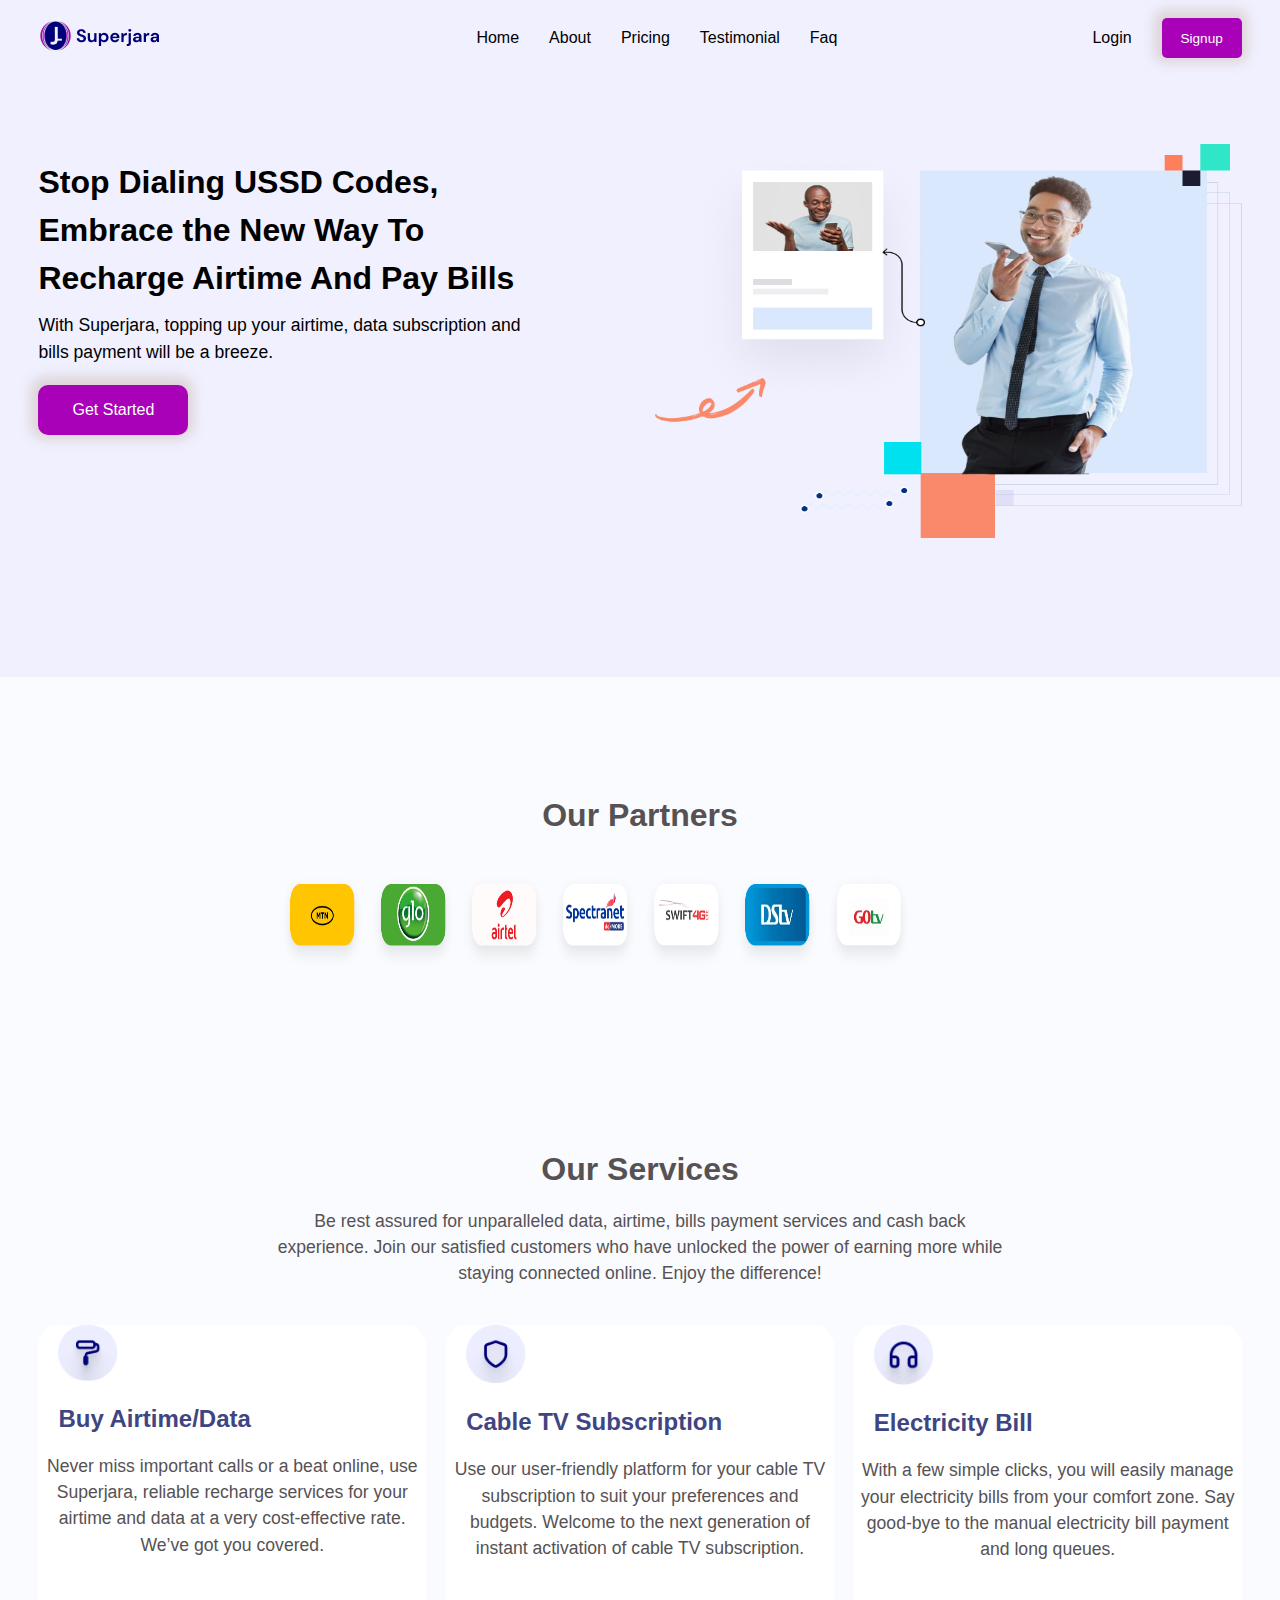
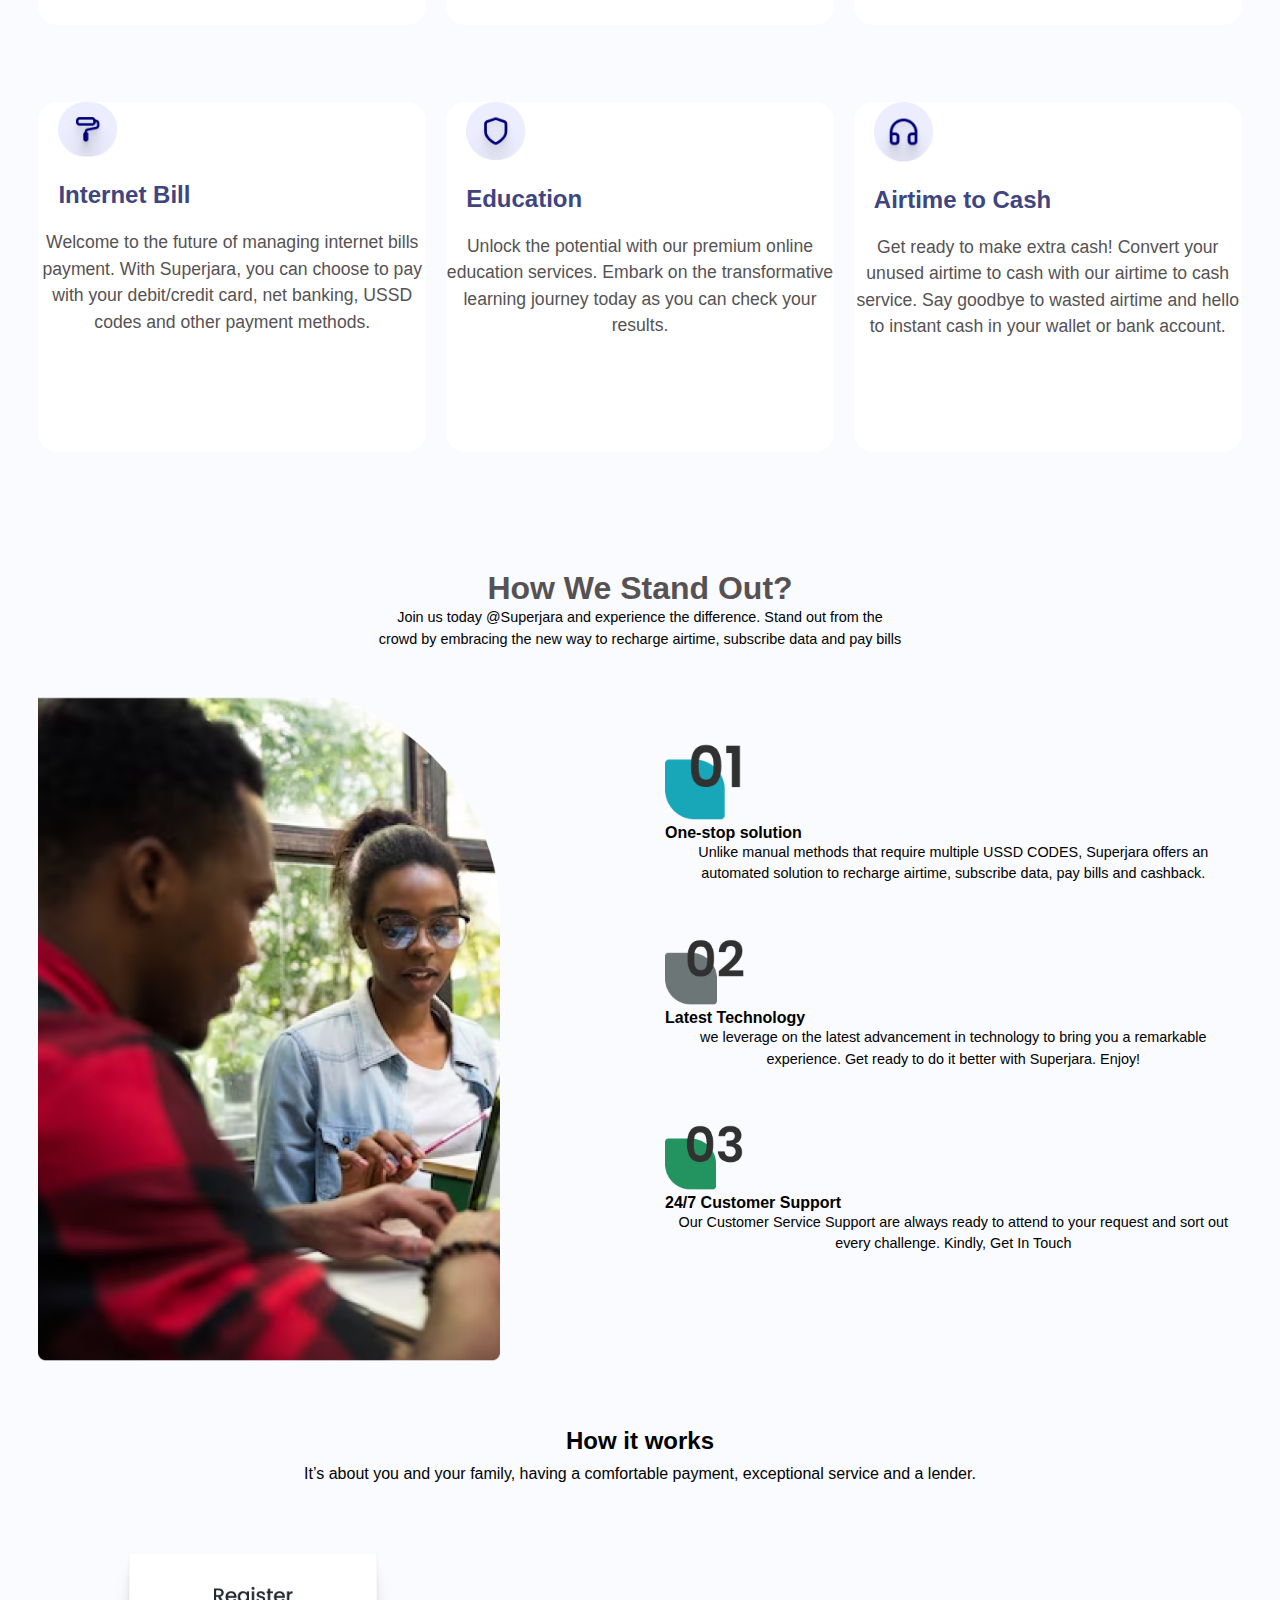
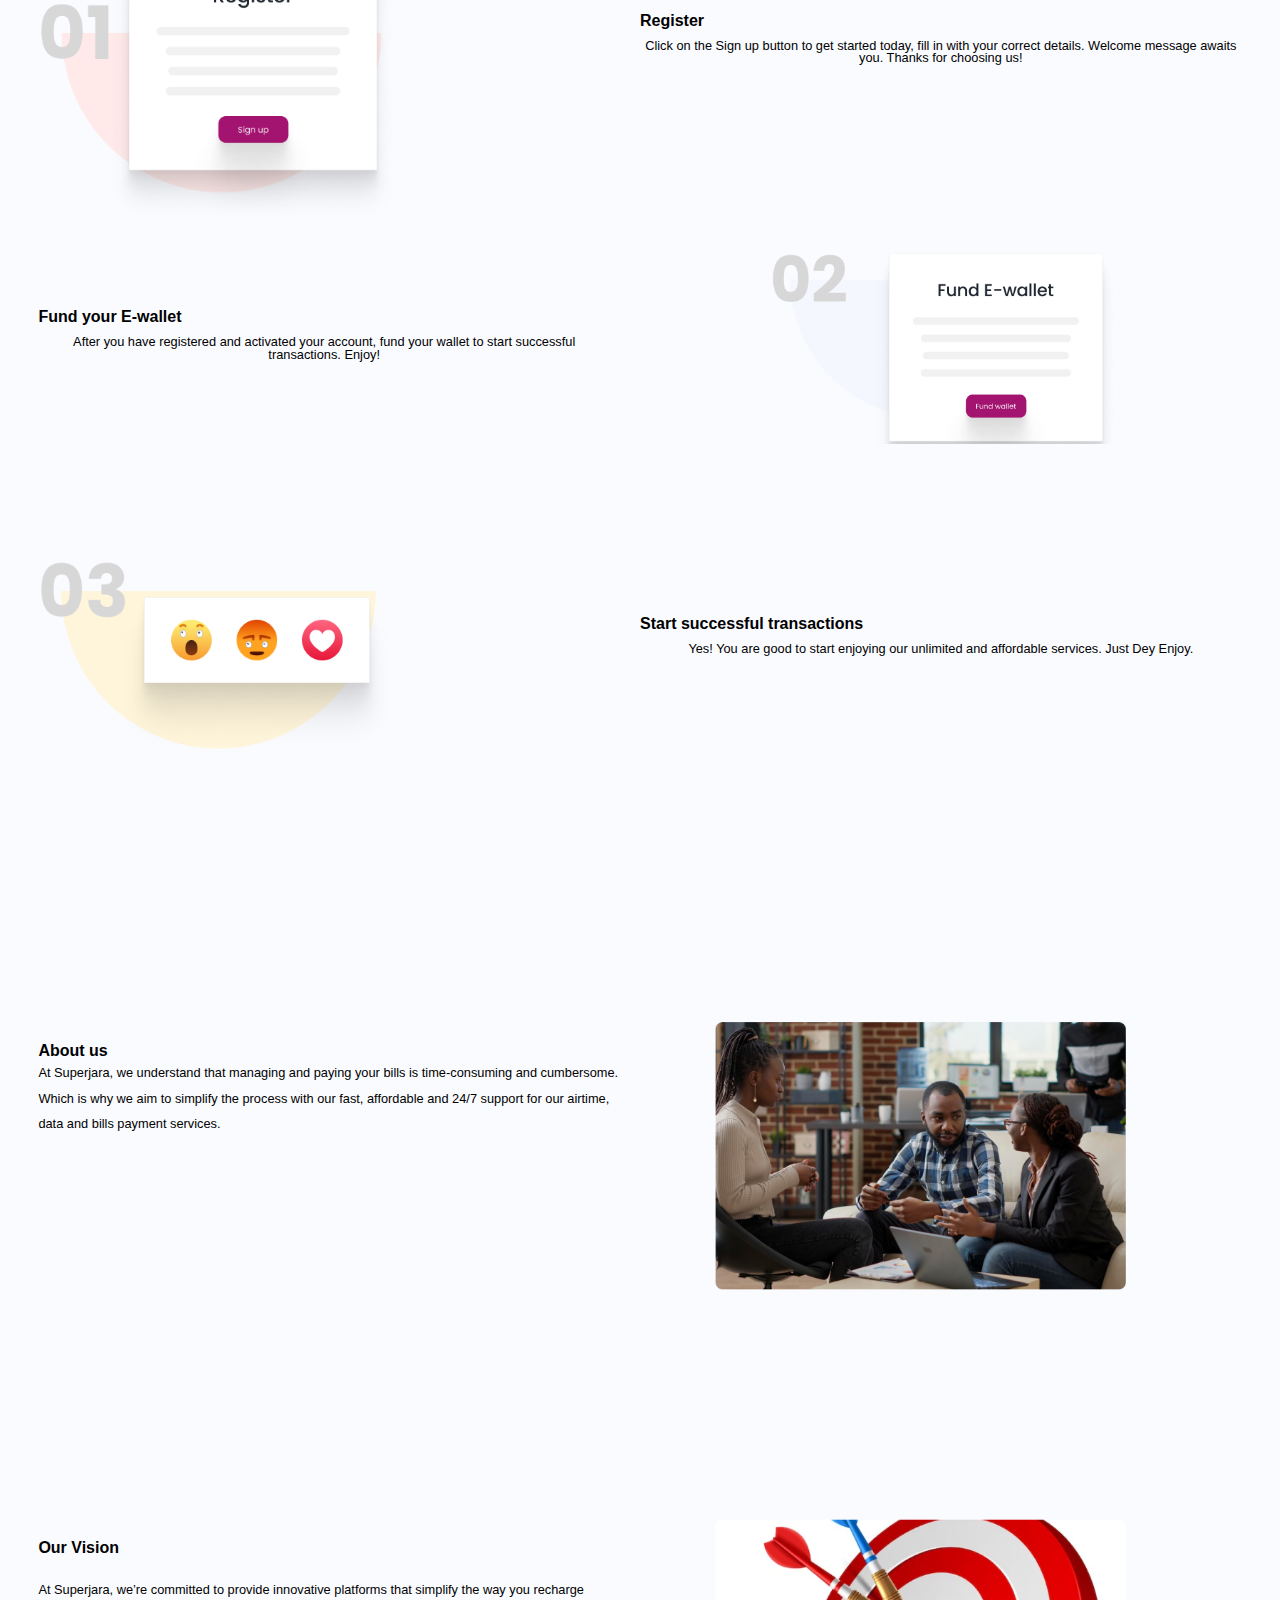
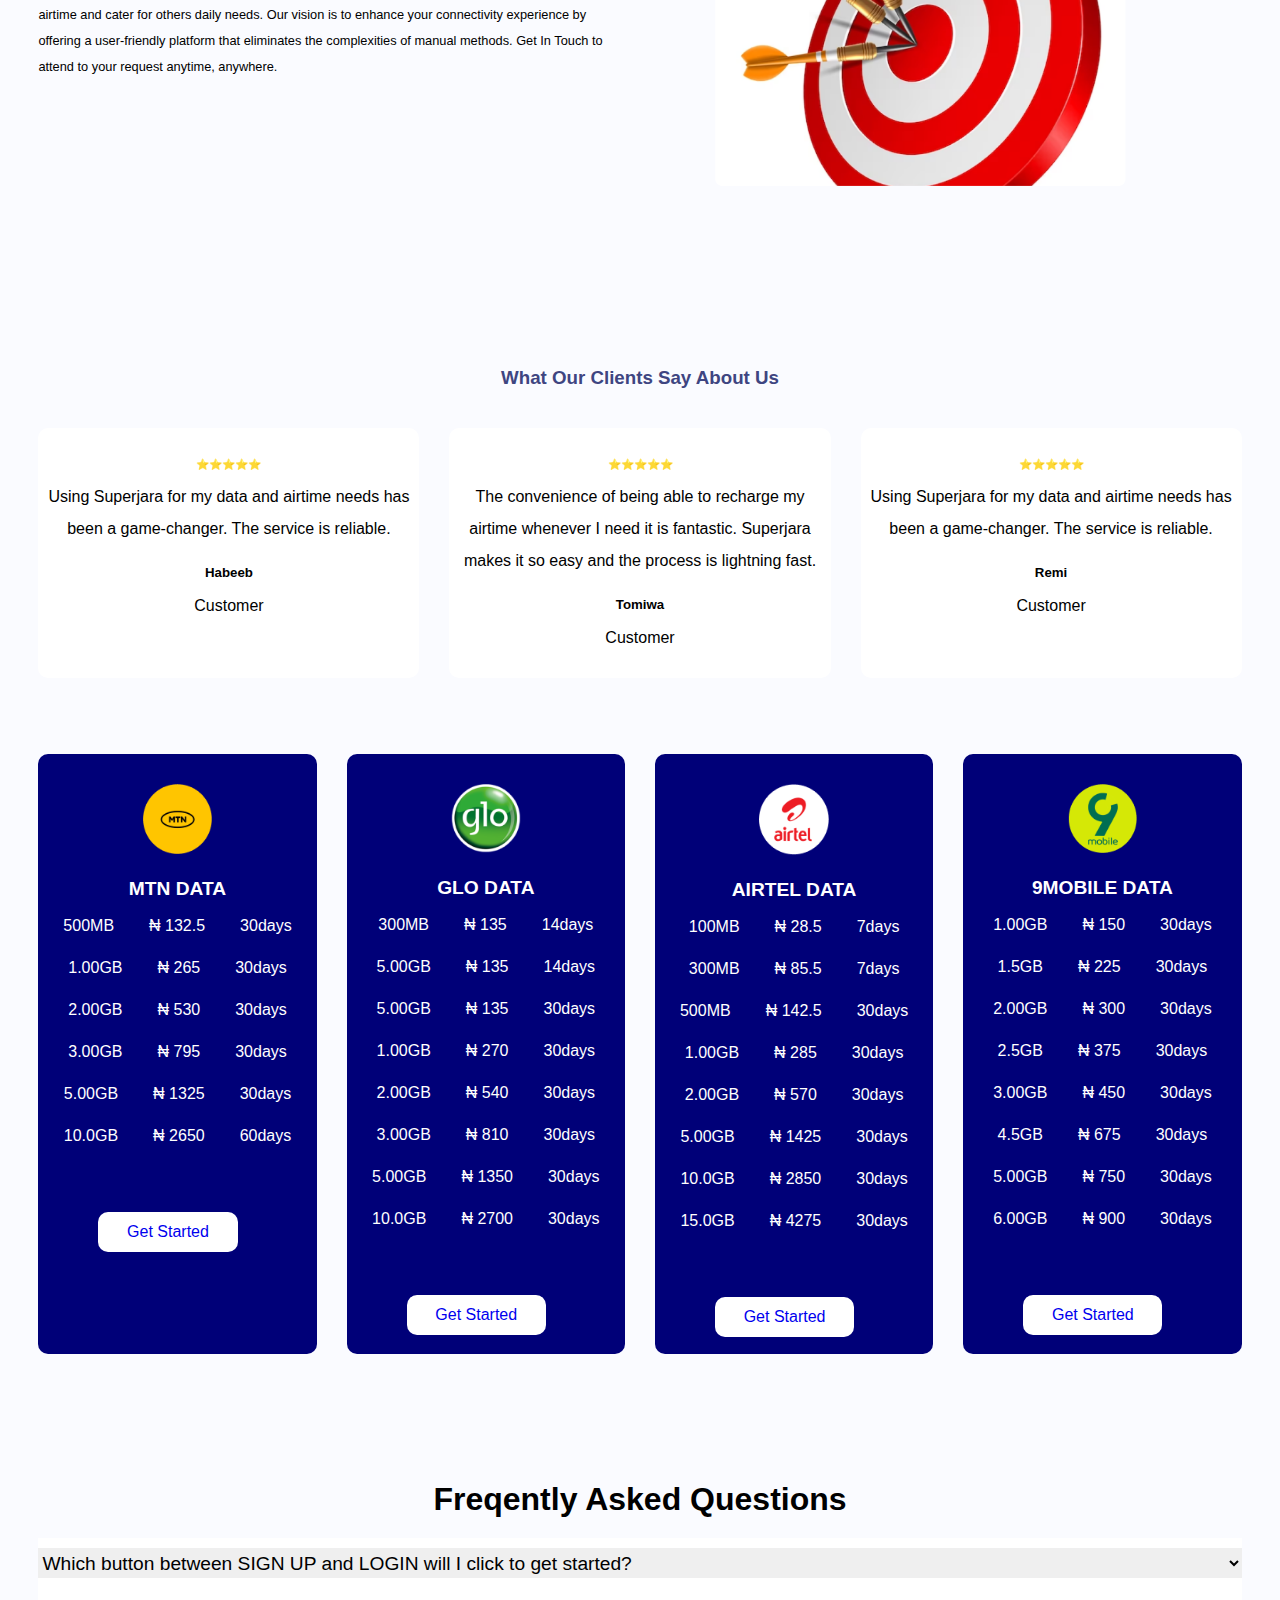
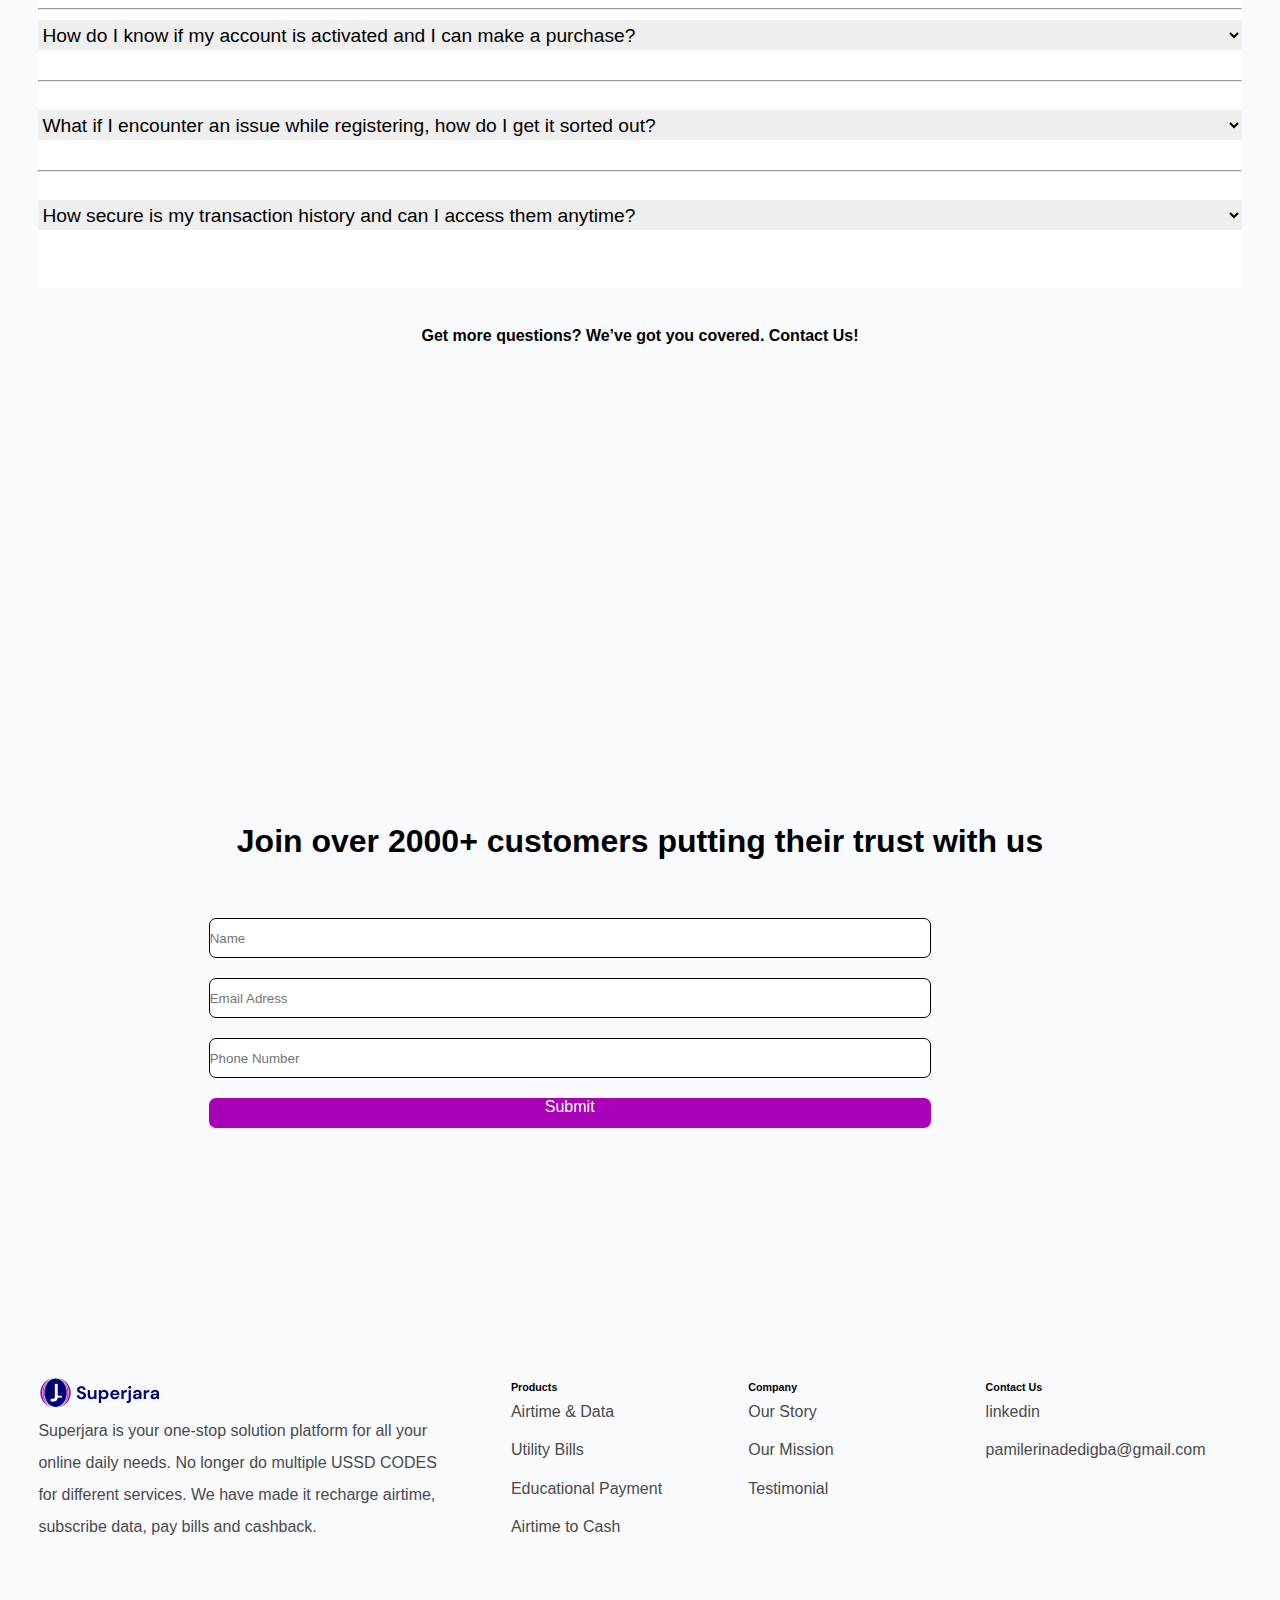
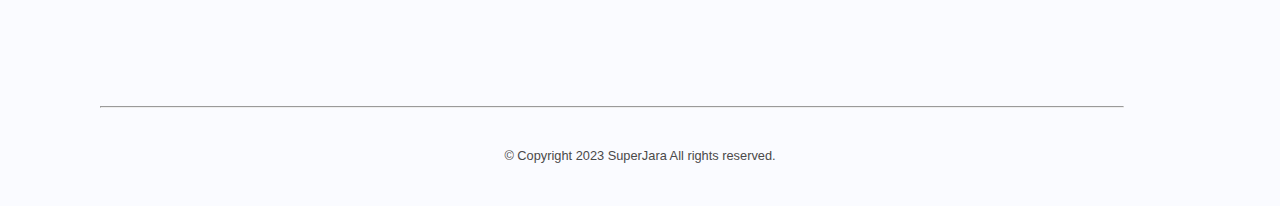
==== index.html @ cc93a20b "first commit" ====
<!DOCTYPE html>
<html lang="en">
  <head>
    <meta charset="UTF-8" />
    <meta name="viewport" content="width=device-width, initial-scale=1.0" />
    <link rel="stylesheet" href="fontawesome-free-6.4.2-web/css/all.css" />
    <link
      href="https://fonts.googleapis.com/css?family=Poppins"
      rel="stylesheet"
    />
    <link
      href="https://fonts.googleapis.com/css?family=Montserrat"
      rel="stylesheet"
    />
    <link
      href="https://cdn.jsdelivr.net/npm/aos@2.3.4/dist/aos.css"
      rel="stylesheet"
    />
    <link
      rel="stylesheet"
      href="https://fonts.googleapis.com/css2?family=Courgette&display=swap"
    />
    <link
      rel="stylesheet"
      href="https://cdnjs.cloudflare.com/ajax/libs/font-awesome/6.5.2/css/all.min.css"
    />
    <link rel="stylesheet" href="style.css" />
    <title>superjara</title>
  </head>
  <body>
    <main>
      <!-- header section  -->
      <header>
        <div class="logo"><img src="logo.png" alt="img header" /></div>
        <nav id="navLink">
          <a href="#home">Home</a>
          <a href="#about">About</a>
          <a href="#pricing">Pricing</a>
          <a href="#testimonial">Testimonial</a>
          <a href="#faq">Faq</a>
        </nav>
        <div id="con">
          <div class="log">
            <a href="login.html" target="_blank">Login</a>
          </div>
          <div class="btn">
            <button><a href="signup.html" target="_blank">Signup</a></button>
          </div>
        </div>

        <div class="menu" id="Menu">
          <div class="bar"></div>
          <div class="bar"></div>
          <div class="bar"></div>
        </div>
      </header>
      <!-- home section  -->
      <section id="home">
        <div class="home-container">
          <div class="home-item">
            <h1>
              Stop Dialing USSD Codes, <br />
              Embrace the New Way To <br />
              Recharge Airtime And Pay Bills
            </h1>
            <p>
              With Superjara, topping up your airtime, data subscription and
              <br />
              bills payment will be a breeze.
            </p>
            <div class="bn">
              <button><a href="#">Get Started</a></button>
            </div>
          </div>
          <div class="home-item">
            <img src="hero.png" alt="home img" />
          </div>
        </div>
      </section>
      <!-- partner section  -->
      <section class="part">
        <h2>Our Partners</h2>
        <div class="part-cont">
          <div class="part-item">
            <img src="mtn.png" alt="img" />
            <img src="glo.png" alt="img" />
            <img src="airtel.png" alt="img" />
            <img src="spect.png" alt="img" />
            <img src="swift.png" alt="img" />
            <img src="dstv.png" alt="img" />
            <img src="gotv.png" alt="img" />
          </div>
        </div>
      </section>
      <!-- service section  -->
      <section id="serv">
        <h1>Our Services</h1>
        <p>
          Be rest assured for unparalleled data, airtime, bills payment services
          and cash back <br />
          experience. Join our satisfied customers who have unlocked the power
          of earning more while <br />
          staying connected online. Enjoy the difference!
        </p>
        <div class="serv-cont">
          <div class="serv-item">
            <img src="discount.png" alt="" />
            <h3>Buy Airtime/Data</h3>
            <p>
              Never miss important calls or a beat online, use Superjara,
              reliable recharge services for your airtime and data at a very
              cost-effective rate. We’ve got you covered.
            </p>
          </div>
          <div class="serv-item">
            <img src="security.png" alt="" />
            <h3>Cable TV Subscription</h3>
            <p>
              Use our user-friendly platform for your cable TV subscription to
              suit your preferences and budgets. Welcome to the next generation
              of instant activation of cable TV subscription.
            </p>
          </div>
          <div class="serv-item">
            <img src="admin.png" alt="" />
            <h3>Electricity Bill</h3>
            <p>
              With a few simple clicks, you will easily manage your electricity
              bills from your comfort zone. Say good-bye to the manual
              electricity bill payment and long queues.
            </p>
          </div>
        </div>
        <div class="serv-con">
          <div class="serv-itemm">
            <img src="discount.png" alt="" />
            <h3>Internet Bill</h3>
            <p>
              Welcome to the future of managing internet bills payment. With
              Superjara, you can choose to pay with your debit/credit card, net
              banking, USSD codes and other payment methods.
            </p>
          </div>
          <div class="serv-itemm">
            <img src="security.png" alt="" />
            <h3>Education</h3>
            <p>
              Unlock the potential with our premium online education services.
              Embark on the transformative learning journey today as you can
              check your results.
            </p>
          </div>
          <div class="serv-itemm">
            <img src="admin.png" alt="" />
            <h3>Airtime to Cash</h3>
            <p>
              Get ready to make extra cash! Convert your unused airtime to cash
              with our airtime to cash service. Say goodbye to wasted airtime
              and hello to instant cash in your wallet or bank account.
            </p>
          </div>
        </div>
      </section>

      <!-- how section  -->
      <section class="how">
        <h1>How We Stand Out?</h1>
        <p>
          Join us today @Superjara and experience the difference. Stand out from
          the <br />
          crowd by embracing the new way to recharge airtime, subscribe data and
          pay bills
        </p>
        <div class="how-con">
          <div class="how-item">
            <img src="why.png" alt="" />
          </div>
          <div class="how-item">
            <img src="1.png" alt="" />
            <h4>One-stop solution</h4>
            <p>
              Unlike manual methods that require multiple USSD CODES, Superjara
              offers an automated solution to recharge airtime, subscribe data,
              pay bills and cashback.
            </p>
            <div class="how-itemm">
              <img src="2.png" alt="" />
              <h4>Latest Technology</h4>
              <p>
                we leverage on the latest advancement in technology to bring you
                a remarkable experience. Get ready to do it better with
                Superjara. Enjoy!
              </p>
            </div>
            <div class="how-itemm">
              <img src="3.png" alt="" />
              <h4>24/7 Customer Support</h4>
              <p>
                Our Customer Service Support are always ready to attend to your
                request and sort out every challenge. Kindly, Get In Touch
              </p>
            </div>
          </div>
        </div>
      </section>
      <!-- how it work section  -->
      <section class="howit">
        <h5>How it works</h5>
        <p>
          It’s about you and your family, having a comfortable payment,
          exceptional service and a lender.
        </p>
        <div class="howit-con">
          <div class="howit-item">
            <img src="register.png" alt="" />
          </div>
          <div class="howit-item">
            <h6>Register</h6>
            <p>
              Click on the Sign up button to get started today, fill in with
              your correct details. Welcome message awaits you. Thanks for
              choosing us!
            </p>
          </div>
        </div>
        <div class="howiit-con">
          <div class="howiit-item">
            <h6>Fund your E-wallet</h6>
            <p>
              After you have registered and activated your account, fund your
              wallet to start successful transactions. Enjoy!
            </p>
          </div>
          <div class="howiit-item">
            <img src="fund.png" alt="" />
          </div>
        </div>
        <div class="howitt-con">
          <div class="howitt-item">
            <img src="start.png" alt="" />
          </div>
          <div class="howitt-item">
            <h6>Start successful transactions</h6>
            <p>
              Yes! You are good to start enjoying our unlimited and affordable
              services. Just Dey Enjoy.
            </p>
          </div>
        </div>
      </section>
      <!-- about section  -->
      <section id="about">
        <div class="about-con">
          <div class="about-item">
            <h6>About us</h6>
            <p>
              At Superjara, we understand that managing and paying your bills is
              time-consuming and cumbersome. Which is why we aim to simplify the
              process with our fast, affordable and 24/7 support for our
              airtime, data and bills payment services.
            </p>
          </div>
          <div class="about-item">
            <img src="about.png" alt="abt img" />
          </div>
        </div>
      </section>
      <!-- vision section  -->
      <section id="vision">
        <div class="vision-con">
          <div class="vision-item">
            <h6>Our Vision</h6>
            <p>
              At Superjara, we’re committed to provide innovative platforms that
              simplify the way you recharge airtime and cater for others daily
              needs. Our vision is to enhance your connectivity experience by
              offering a user-friendly platform that eliminates the complexities
              of manual methods. Get In Touch to attend to your request anytime,
              anywhere.
            </p>
          </div>
          <div class="vision-item"><img src="vision.png" alt="img"/></div>
        </div>
      </section>
      <!-- client saying section  -->
      <section id="testimonial">
        <h3>What Our Clients Say About Us</h3>
        <div class="testimonial-con">
          <div class="testimonial-item">
            <h6>⭐⭐⭐⭐⭐</h6>
            <p>
              Using Superjara for my data and airtime needs has been a
              game-changer. The service is reliable.
            </p>
            <h5>Habeeb</h5>
            <p>Customer</p>
          </div>
          <div class="testimonial-item">
            <h6>⭐⭐⭐⭐⭐</h6>
            <p>
              The convenience of being able to recharge my airtime whenever I
              need it is fantastic. Superjara makes it so easy and the process
              is lightning fast.
            </p>
            <h5>Tomiwa</h5>
            <p>Customer</p>
          </div>
          <div class="testimonial-item">
            <h6>⭐⭐⭐⭐⭐</h6>
            <p>
              Using Superjara for my data and airtime needs has been a
              game-changer. The service is reliable.
            </p>
            <h5>Remi</h5>
            <p>Customer</p>
          </div>
        </div>
      </section>
      <!-- pricing section  -->
       <section id="pricing">
        <div class="pricing-con">
          <div class="pricing-item">
            <img src="mtn-data.png" alt="img">
            <h5>MTN DATA</h5>
            <ul>
              <li>500MB</li>
              <li> &#8358 132.5</li>
              <li>30days</li>
            </ul>
            <ul>
              <li>1.00GB</li>
              <li> &#8358 265</li>
              <li>30days</li>
            </ul>
            <ul>
              <li>2.00GB</li>
              <li>&#8358 530</li>
              <li>30days</li>
            </ul>
            <ul>
              <li>3.00GB</li>
              <li>&#8358 795</li>
              <li>30days</li>
            </ul>
            <ul>
              <li>5.00GB</li>
              <li>&#8358 1325</li>
              <li>30days</li>
            </ul>
            <ul>
              <li>10.0GB</li>
              <li>&#8358 2650</li>
              <li>60days</li>
            </ul>
            <div class="get">
              <a href="signup.html">Get Started</a>
            </div>
          </div>
          <div class="pricing-item">
            <img src="glo-data.png" alt="img">
            <h5>GLO DATA</h5>
            <ul>
              <li>300MB</li>
              <li>&#8358 135</li>
              <li>14days</li>
            </ul>
            <ul>
              <li>5.00GB</li>
              <li>&#8358 135</li>
              <li>14days</li>
            </ul>
            <ul>
              <li>5.00GB</li>
              <li>&#8358 135</li>
              <li>30days</li>
            </ul>
            <ul>
              <li>1.00GB</li>
              <li>&#8358 270</li>
              <li>30days</li>
            </ul>
            <ul>
              <li>2.00GB</li>
              <li>&#8358 540</li>
              <li>30days</li>
            </ul>
            <ul>
              <li>3.00GB</li>
              <li>&#8358 810</li>
              <li>30days</li>
            </ul>
            <ul>
              <li>5.00GB</li>
              <li>&#8358 1350</li>
              <li>30days</li>
            </ul>
            <ul>
              <li>10.0GB</li>
              <li>&#8358 2700</li>
              <li>30days</li>
            </ul>
            <div class="get">
              <a href="signup.html">Get Started</a>
            </div>
          </div>
          <div class="pricing-item">
            <img src="airtel-data.png" alt="img">
            <h5>AIRTEL DATA</h5>
            <ul>
              <li>100MB</li>
              <li>&#8358 28.5</li>
              <li>7days</li>
            </ul>
            <ul>
              <li>300MB</li>
              <li>&#8358 85.5</li>
              <li>7days</li>
            </ul>
            <ul>
              <li>500MB</li>
              <li>&#8358 142.5</li>
              <li>30days</li>
            </ul>
            <ul>
              <li>1.00GB</li>
              <li>&#8358 285</li>
              <li>30days</li>
            </ul>
            <ul>
              <li>2.00GB</li>
              <li>&#8358 570</li>
              <li>30days</li>
            </ul>
            <ul>
              <li>5.00GB</li>
              <li>&#8358 1425</li>
              <li>30days</li>
            </ul>
            <ul>
              <li>10.0GB</li>
              <li>&#8358 2850</li>
              <li>30days</li>
            </ul>
            <ul>
              <li>15.0GB</li>
              <li>&#8358 4275</li>
              <li>30days</li>
            </ul>
            <div class="get">
              <a href="signup.html">Get Started</a>
            </div>
          </div>
          <div class="pricing-item">
            <img src="mobile-data.png" alt="img">
            <h5>9MOBILE DATA</h5>
            <ul>
              <li>1.00GB</li>
              <li>&#8358 150</li>
              <li>30days</li>
            </ul>
            <ul>
              <li>1.5GB</li>
              <li>&#8358 225</li>
              <li>30days</li>
            </ul>
            <ul>
              <li>2.00GB</li>
              <li>&#8358 300</li>
              <li>30days</li>
            </ul>
            <ul>
              <li>2.5GB</li>
              <li>&#8358 375</li>
              <li>30days</li>
            </ul>
            <ul>
              <li>3.00GB</li>
              <li>&#8358 450</li>
              <li>30days</li>
            </ul>
            <ul>
              <li>4.5GB</li>
              <li>&#8358 675</li>
              <li>30days</li>
            </ul>
            <ul>
              <li>5.00GB</li>
              <li>&#8358 750</li>
              <li>30days</li>
            </ul>
            <ul>
              <li>6.00GB</li>
              <li>&#8358 900</li>
              <li>30days</li>
            </ul>
            <div class="get">
              <a href="signup.html">Get Started</a>
            </div>
          </div>
        </div>
       </section>
       <!-- faq section  -->
        <section id="faq">
          <div class="faq-con">
            <h3>Freqently Asked Questions</h3>
            <div class="faq-item">
              <select>
                <option style="display: none;">
                  <p> Which button between SIGN UP and LOGIN will I click to get started?</p>
                </option>
                <option style="display: block;">
                  <p> Kindly click on Sign up to GET STARTED and login button to access your dashboard after activating your account.</p>
                </option>
              </select>
              <hr>
              <select>
                <option style="display: none;">
                            How do I know if my account is activated and I can make a purchase?
                </option>
                <option style="display: block;">
                  Once you can access your dashboard, you have successfully registered. (Welcome On Board)
                </option>
              </select>
              <hr>
              <br>
              <select>
                <option style="display: none;">
                  What if I encounter an issue while registering, how do I get it sorted out?
                </option>
                <option style="display: block;">
                  Our Customer Care Support Team is 24/7 available to attend to you, kindly contact us.
                </option>
              </select>
              <hr>
              <br>
              <select>
               <option style="display: none;">
                How secure is my transaction history and can I access them anytime?
               </option>
               <option style="display: block;">
                Absolutely 100 percent secure! You can access your transaction history anytime, any day.
               </option>
              </select>
            </div>
          </div>
          <h4>Get more questions? We’ve got you covered. Contact Us!</h4>
        </section>
      <!-- join section  -->
       <section id="join">
        <h1>Join over 2000+ customers putting their trust with us</h1>
        <div class="join-con">
          <div class="join-item">
            <form>
              <input type="text" name="" id="" placeholder="Name"/>
              <input type="text" name="" id="" placeholder="Email Adress"/>
              <input type="text" name="" id="" placeholder="Phone Number"/>
            </form>
            <div class="btnn">
              <a href="">Submit</a>
            </div>
          </div>
        </div>
      </section>
    </main>
    <!-- footer section   -->
    <footer id="foot">
      <div class="foot-con">
        <div class="foot-item">
          <img src="logo.png" alt="img"/>
          <p>Superjara is your one-stop solution platform for all your online daily
            needs. No longer do multiple USSD  CODES for different services. We
            have made it recharge airtime, subscribe data, pay bills and cashback.</p>
        </div>
        <div class="foot-cont">
          <div class="foot-itemm">
            <h6>Products</h6>
            <a href="#serv">Airtime & Data</a>
            <br>
            <a href="#serv">Utility Bills</a>
            <br>
            <a href="#serv">Educational Payment</a>
            <br>
            <a href="#serv">Airtime to Cash</a>
          </div>
          <div class="foot-itemm">
            <h6>Company </h6>
            <a href="#about">Our Story</a>
            <br>
            <a href="#vision">Our Mission</a>
            <br>
            <a href="#testimonial">Testimonial</a>
          </div>
          <div class="foot-itemm">
            <h6>Contact Us</h6>
            <a href="http://www.linkedin.com/in/theadekanmi">linkedin</a>
            <br>
            <a href="gmail.com">pamilerinadedigba@gmail.com</a>
          </div>
        </div>
      </div>
      <hr> 
      <div class="copy">
        <p> © Copyright 2023 SuperJara All rights reserved.</p>
      </div>
    </footer>
    <script src="script.js"></script>
  </body>
</html>
---- style.css ----
@import url('https://fonts.googleapis.com/css2?family=Courgette&display=swap');
*{
    padding: 0;
    margin: 0;
    box-sizing: border-box;
    scroll-behavior: smooth;
    list-style: none;

}
body{
    font-family:  Roboto, sans-serif ;
    background-color: rgb(250,251,255);
}

/* heading atyling */
header{
    position: fixed;
    top: 0;
    z-index: 2;
    width: 100%;
    height: 50px;
    display: flex;
    justify-content: space-between;
    align-items: center;
   padding: 3%;
   background-color: rgb(240,240,254);
}
nav{
    transform: translateX(30px);
    display: flex;
    gap: 30px;
}
nav a{
    text-decoration: none;
    color: black;
    border: none;
}
#con{
    display: flex;
    align-items: center;
    gap: 30px;
}

.log a{
    text-decoration: none;
    color: black;
}
.log :hover{
    color: blue
}
.btn button{
    width: 80px;
    height: 40px;
   background-color: rgb(169,1,184);
   font-size: 0.85rem;
   border-radius: 5px;
   border: none;
   box-shadow: -1px -2px 11px 7px rgba(212,197,197,0.64);
   

}
.btn a{
    text-decoration: none;
    color: white;
    
}
.menu{
    display: none;
            gap: 3px;
            flex-direction: column;
}
.bar{
    height: 5px;
    width: 25px;
    background-color: black;
}

/* media querry for header  */
@media screen and (max-width:768px) {
    nav{
        position: absolute;
        top: 50px;
        right: 0;
        height: 45vh;
        background-color: blueviolet;
        display: flex;
        opacity: 0.9;
        flex-direction: column;
        width: 100%;
        transition: 1s ease-in-out;
        transform: translateX(-100%);
        justify-content: center;
       text-align: center;

    }
    nav a{
        color: white;
        font-size: 1.5rem;
    }
    
    .menu{
        display: flex;
        
    }
    
    nav.hidden{
        transform: translateX(0);
    }
}

#home{
    font-family:  Roboto, sans-serif ;
}
.home-container{
    width: 100%;
    padding: 3%;
    justify-content: center;
    display: flex;
    align-items: center;
    gap: 30px;
    background-color: rgb(240,240,254);
}
.home-item{
    width: 50%;
    height: 500px;
    margin-top:100px;
}
.home-item h1{
    margin-top: 20px;
    line-height: 1.5;
    font-size: 2rem;
}
.home-item p{
    margin-top: 10px;
    line-height: 1.5;
    font-size: 1.1rem;
}
.home-item img{
    width: 100%;
    height: 80%;
}
.bn button{
    margin-top: 20px;
    font-size: 1rem;
    width: 150px;
    background-color: rgb(169,1,184);   
    height: 50px;
    border-radius: 10px;
   border: none;
   box-shadow: -1px -2px 11px 7px rgba(212,197,197,0.64);
}
.bn a{
    text-decoration: none;
    color: rgb(255, 255, 255);
}
/* media querry */
@media screen and (max-width:1100px){
    .home-container{
        flex-direction: column;
    }
    .home-item{
        width: 80%;
    }
    .home-item img{
        margin-top: -90px;
    }
}
@media screen and (max-width:768px){
    .home-container{
        flex-direction: column;
    }
    .home-item{
        width: 100%;
    }
    .home-item h1{
        margin-top: 30px;
        font-size: 1.7rem;
    }
    .home-item img{
        margin-top: -100px;
    }
    .home-item p{
        margin-top: 30px;
        font-size: 1rem;
    }
}
/* partner styling  */
.part h2{
    color: rgb(86,82,84);
    text-align: center;
    margin-top: 120px;
    font-size: 2rem;
}
.part-cont{
    width: 100%;
    display: flex;
    justify-content: center;
    align-items: center;
    padding: 3%;
}

.part-item{
    width: 60%;
    height: 200px;
}
.part-item img{ 
    width: 12%;
    height: 100px;
}
/* media querry */
@media screen and (max-width:1100px){
    .part-cont{
        flex-direction: column;
    }
    .part-item{
        width: 90%;
        height: 400px;
    }
    .part-item img{
        width: 40%;
    }
}
@media screen and (max-width:768px){
    .part-cont{
        flex-direction: column;
    }
    .part-item{
        width: 90%;
        height: 400px;
    }
    .part-item img{
        width: 40%;
        
    }
}
/* services styling  */
#serv h1{
    margin-top: 40px;
    text-align: center;
    color: rgb(86,82,84);
    text-align: center;
    font-size: 2rem;
}
#serv p{
    margin-top: 20px;
    text-align: center;
    color: rgb(86,82,84);
    text-align: center;
    font-size: 1.1rem;
    line-height: 1.5;
}
.serv-cont{
    width: 100%;
    display: flex;
    justify-content: center;
    align-items: center;
    padding: 3%;
    gap: 20px;
}
.serv-item{
    border-radius: 20px;
    width: 35%;
    height: 300px;
    background-color: rgb(255,255,255)
}
.serv-item img{
    width: 60px;
    transform: translate(20px);
}
.serv-item h3{
    color: rgb(62,69,129);
    margin-top: 20px;
    font-size: 1.5rem;
    transform: translateX(20px);
}
.serv-item p{
    margin-top: 20px;
    line-height: 2;
    font-size: 0.90rem;
}

/* media querry */
@media screen and (max-width:1100px){
    .serv-cont{
        flex-direction: column;
    }
    .serv-item{
        width: 90%;
    }
    .serv-item h3{
        margin-top: 20px;
    }
}
@media screen and (max-width:768px){
    .serv-cont{
        flex-direction: column;
    }
    .serv-item{
        width: 90%;
        height: 400px;
        margin-top: 15px;
    }
}
.serv-con{
    width: 100%;
    display: flex;
    justify-content: center;
    align-items: center;
    padding: 3%;
    gap: 20px;
}
.serv-itemm{
    border-radius: 20px;
    width: 35%;
    height: 350px;
    background-color: rgb(255,255,255)
}
.serv-itemm img{
    width: 60px;
    transform: translate(20px);
}
.serv-itemm h3{
    color: rgb(62,69,129);
    margin-top: 20px;
    font-size: 1.5rem;
    transform: translateX(20px);
}
.serv-itemm p{
    margin-top: 20px;
    line-height: 2;
    font-size: 0.90rem;
}

/* media querry */
@media screen and (max-width:1100px){
    .serv-con{
        flex-direction: column;
    }
    .serv-itemm{
        width: 90%;
    }
    .serv-itemm h3{
        margin-top: 20px;
    }
}
@media screen and (max-width:768px){
    .serv-con{
        flex-direction: column;
    }
    .serv-itemm{
        width: 90%;
        height: 400px;
        margin-top: 15px;
    }
}

/* how styling */

.how h1{
    font-size: 2rem;
    margin-top: 80px;
    color: rgb(86,82,84);;
    text-align: center;
}
.how p{
    text-align: center;
    line-height: 1.5;
    font-size: 0.90rem;
}
.how-con{
    width: 100%;
    display: flex;
    justify-content: center;
    align-items: center;
    padding: 3%;
    gap: 50px;
}
.how-item{
    width: 50%;
    height: 650px;
}
.how-item img{
    width: 80%;
}
.how-item:last-child img{
width: 80px;
margin-top: 50px;
}

/* media querry  */
@media screen and (max-width:1100px){
    .how-con{
        flex-direction: column;
    }
    .how-item{
        width: 90%;
        height: fit-content;
        margin-top: 30px;
    }
}
@media screen and (max-width:768px){
    .how-con{
        flex-direction: column;
    }
    .how-item{
        width: 90%;
        height: fit-content;
    }
}

/* how it work styling */
.howit{
    margin-top: 50px;
}
.howit h5{
    text-align: center;
    font-size: 1.5rem;
}
.howit p{
    text-align: center;
    margin-top: 10px;
}
.howit-con{
    width: 100%;
    display: flex;
    justify-content: center;
    align-items: center;
    padding: 3%;
    /* gap: 50px; */
}
.howit-item{
    width: 50%;
    height: 300px;
    margin-top: 30px;
}
.howit-item img{
    width: 60%;
}
.howit-item h6 {
    margin-top: 60px;
    font-size: 1rem;
}
.howit-item p {

    line-height: 1;
    font-size: 0.80rem;
}
@media screen and (max-width:1100px) {
    
    .howit-con{
        flex-direction: column;
    }
    .howit-item{
        width: 90%;
        margin-top: 50px;
    }
    .howit-item h6{
        /* margin-top: -30px; */
    }
}
@media screen and (max-width:768px) {
    .howit-con{
        flex-direction: column;
    }
    .howit-item{
        width: 90%;
        margin-top: 50px;
        height: 200px;
    }
    .howit-item h6{
        margin-top: -25px;
    }
}

/* howiit styling */
.howiit-con{
    width: 100%;
    display: flex;
    justify-content: center;
    align-items: center;
    padding: 3%;
    gap: 60px;
   margin-top: -80px;
}
.howiit-item{
    width: 60%;
    height: 200px;
}
.howiit-item img{
    width: 60%;
    transform: translateX(100PX);
}
.howiit-item h6 {
    margin-top: 60px;
    font-size: 1rem;
}
.howiit-item p {
    line-height: 1;
    font-size: 0.80rem;
}
@media screen and (max-width:1100px) {
    .howiit-con{
        flex-direction: column;
        margin-top: -80px;
    }
    .howiit-item{
        width: 90%;
        /* margin-top: 50px; */
    }
    .howiit-item h6{
        margin-top: -60px;
    }
    .howiit-item img{
        margin-top: -100px;
    }
}
@media screen and (max-width:768px) {
    .howiit-con{
        flex-direction: column;
    }
    .howiit-item{
        width: 90%;
        margin-top: 50px;
        height: 100px;
    }
    .howiit-item h6{
        margin-top: -60px;
    }
    .howiit-item img{
        margin-top: -150px;
    }
}

/* howitt styling */
.howitt-con{
    width: 100%;
    display: flex;
    justify-content: center;
    align-items: center;
    padding: 3%;
    /* gap: 50px; */
}
.howitt-item{
    width: 60%;
    height: 300px;
    margin-top: 30px;
}
.howitt-item img{
    width: 60%;
}
.howitt-item h6 {
    margin-top: 60px;
    font-size: 1rem;
}
.howitt-item p {

    line-height: 1;
    font-size: 0.80rem;
}
@media screen and (max-width:1100px) {
    .howitt-con{
        flex-direction: column;
    }
    .howitt-item{
        width: 90%;
        margin-top: 50px;
    }
    .howitt-item h6{
        margin-top: -60px;
    }
}
@media screen and (max-width:768px) {
    .howitt-con{
        flex-direction: column;
    }
    .howitt-item{
        width: 90%;
        margin-top: 50px;
        height: 200px;
    }
    .howitt-item h6{
        margin-top: -90px;
    }
}
/* about styling */
#about{
    margin-top: 90px;
}
.about-con{
    width: 100%;
    padding: 3%;
    display: flex;
    justify-content: center;
    align-items: center;
    gap: 30px;
}
.about-item{
    width: 50%;
    height: 350px;
}
.about-item h6{
        margin-top: 20px;
        font-size: 1rem;
}
.about-item p{
    line-height: 2;
        font-size: 0.80rem;
}
.about-item img{
    width: 70%;
    transform: translateX(60px);
}
@media screen and (max-width:1100px) {
    #about{
        margin-top: -150px;
    }
    .about-con{
        flex-direction: column;
    }
    .about-item{
        width: 90%;
        
    }
    .about-item img{
        margin-top: -200px;
        width: 90%;
        transform: translateX(-10px);

    }
}
@media screen and (max-width:768px) {
    #about{
        margin-top: -150px;
        height: 70vh;
    }
    .about-con{
        flex-direction: column;
    }
    .about-item{
        width: 90%;
        height: fit-content;
        margin-top: 50px;
    }
    .about-item img{
        margin-top: 5px;
        width: 90%;
        transform: translateX(-10px);
    }
}
/* vision styling */
#vision{
    margin-top: 70px;
}
.vision-con{
    width: 100%;
    padding: 3%;
    display: flex;
    justify-content: center;
    align-items: center;
    gap: 30px;
}
.vision-item{
    width: 50%;
    height: 350px;
}
.vision-item h6{
        margin-top: 20px;
        font-size: 1rem;
}
.vision-item p{
    margin-top: 20px;
    line-height: 2;
        font-size: 0.80rem;
}
.vision-item img{
    width: 70%;
    transform: translateX(60px);
}
@media screen and (max-width:1100px) {
    #vision{
        margin-top: 100px;
    }
    .vision-con{
        flex-direction: column;
    }
    .vision-item{
        width: 90%;
        height: fit-content;
    }
    .vision-item img{
       
            width: 90%;
            transform: translateX(-10px);
    }
}
@media screen and (max-width:768px) {
    #vision{
        margin-top: 40px;
        height: 70vh;
    }
    .vision-con{
        flex-direction: column;
    }
    .vision-item{
        width: 90%;
        margin-top: 20px;
    }
    .vision-item img{
        margin-top: -30px;
        width: 90%;
        transform: translateX(-10px);
    }
}

/* client styling  */
#testimonial{
    margin-top: 60px;
}
#testimonial h3{
    text-align: center;
    color: rgb(62,69,129);
}
.testimonial-con{
    width: 100%;
    display: flex;
    justify-content: center;
    align-items: center;
    padding: 3%;
    gap: 30px;
}
.testimonial-item{
    background-color: rgb(255, 255, 255);
    width: 60%;
    height: 250px;
    border-radius: 10px;
}
.testimonial-item h6{
    margin-top: 30px;
    text-align: center;
}
.testimonial-item p{
    margin-top: 10px;
    text-align: center;
    line-height: 2;
    font-size: 1rem;
}
.testimonial-item h5{
    margin-top: 20px;
   text-align: center;
}

@media screen and (max-width:1100px) {
    .testimonial-con{
        flex-direction: column;
    }
    .testimonial-item{
        width: 90%;
        height: 350px;
    }
    .testimonial-item p{
        font-size: 1.2rem;
    }
}

/* pricing styling */

.pricing-con{
width: 100%;
padding: 3%;
display: flex;
gap: 30px;
}
.pricing-item{
    width: 25%;
    height: 600px;
    background-color: rgb(0,0,120);
    color: rgb(255, 255, 255);
    text-align: center;
    border-radius: 10px;
}
.pricing-item img{
    margin-top: 30px;
    width: 25%;
}
.pricing-item h5{
    font-size: 1.2rem;
    margin-top: 20px;
}
.pricing-item ul{
    margin: 10px 20px;
    justify-content: center;
    display: flex;
    gap: 35px;
    line-height: 2;
}
 .get a{
    display: flex;
    width: 50%;
    height: 40px;
    text-decoration: none;
    background-color: white;
    align-items: center;
    justify-content: center;
    margin:  60px;
    border-radius: 10px;
}

/* pricing styling  */
@media screen and (max-width:1100px){
    .pricing-con{
        flex-direction: column;
    }
    .pricing-item{
        width: 90%;
        transform: translateX(35px);
        height: fit-content;
    }
    .get a{
        margin:  50px 200px;
}
}
@media screen and (max-width:768px){
    .pricing-con{
        flex-direction: column;
    }
    .pricing-item{
        width: 90%;
        transform: translateX(15px);
    }
    .get a{
        transform: translateX(-120px);
}
}
/* faq styling */
#faq{
    margin-top: 50px;
    height:100vh;
}
.faq-con h3{
    /* margin-top: 50px; */
    font-size: 2rem;
    text-align: center;
    
}
.faq-con{
    width: 100%;
    padding: 3%;

}
.faq-item{
    height: 350px;
    margin-top: 20px;
    background-color:rgb(255, 255, 255);
}
.faq-item select{
    width: 100%;
    height: 30px;
    margin-top: 10px;
    border: none;
    font-size: 1.2rem;
}
.faq-item hr{
    margin-top: 30px;
}
#faq h4{
    text-align: center;
}

/* media querry  */
@media screen and (max-width:1100px) {
    #faq{
        height:60vh;
    }
    .faq-con{
        flex-direction: column;
    }
    .faq-con h3{
        margin-top: 40px;
    }
}
@media screen and (max-width:768px) {
    #faq{
        height:80vh;
    }
    .faq-con{
        flex-direction: column;
    }
    .faq-con h3{
        margin-top: 40px;
    }
}
/* join styling  */

#join h1{
    margin-top: 80px;
    text-align: center;
    font-size: 2rem;
}


.join-con{
    width: 100%;
    padding: 3%;
    justify-content: center;
    align-items: center;
    display: flex;
    gap: 30px;
}
.join-item{
    width: 80%;
    height: 300px;
}
.join-item input{
    width: 75%;
    height: 40px;
    border:1px solid black;
    border-radius: 7px;
    margin-top: 20px;
    transform: translateX(50px);
}
.btnn {
    width: 75%;
    height: 30px;
    transform: translateX(50px);
    margin-top: 20px;
    background-color: rgb(169,1,184);
    border-radius: 7px;
    border: none;
    text-align: center;
}
.btnn a{
    text-decoration: none;
    color: rgb(255, 255, 255);
}
@media screen and (max-width:1100px){
     .join-con{
        flex-direction: column;
    }
    .join-item{
        width: 100%;
    }
    } 
    @media screen and (max-width:768px){
        #join{
            margin-top: -40px;
        }
        .join-con{
            flex-direction: column;
        }
        .join-item{
            width: 100%;
        }
        } 


.foot-con{
    width: 100%;
    display: flex;
    padding: 3%;
    gap: 30px;
}
.foot-item{
    width: 55%;
    height: 350px;
}
.foot-item img{
    margin-top: 100px;
}
.foot-item p{
    line-height: 2;
    font-size: 1rem;
   color:  rgb(74, 73, 73);
}

.foot-cont{
    width: 100%;
    display: flex;
    padding: 3%;
    justify-content: center;
    align-items: center;
    gap: 30px;
}
.foot-itemm{
    width: 40%;
    height: 350px;
    margin-top: 70px;

}
.foot-itemm a{
    text-decoration: none;
    color: rgb(74, 73, 73);
    line-height: 2.4;
}
#foot hr{
    width: 80%;
    margin-top: -100px;
    transform: translateX(100px);
}
 .copy p{ 
    margin-top: 40px;
    text-align: center;
    font-size: 0.80rem;
    color: rgb(74, 73, 73);
}

@media screen and (max-width:1100px){
.foot-con{
    flex-direction: column;
}
.foot-item{
    width: 90%;
}
}
@media screen and (max-width:768px){
    .foot-con{
        flex-direction: column;
    }
    .foot-item{
        width: 90%;
    }
    }

    /* foot cont media  */
    @media screen and (max-width:1100px){
        .foot-cont{
            flex-direction: column;
        }
        .foot-itemm{
            width: 90%;
            height: 100px;
        }
        #foot hr{
            margin-top: -30px;
            transform: translateX(50px);
        }
        .copy p{ 
            margin-top: 5px;
        }
        }

        @media screen and (max-width:768px){
            .foot-cont{
                flex-direction: column;
            }
            .foot-itemm{
                width: 90%;
                height: 100px;
            }
            #foot hr{
                margin-top: -30px;
                transform: translateX(30px);
            }
            
            .copy p{ 
                margin-top: 5px;
            }
        }
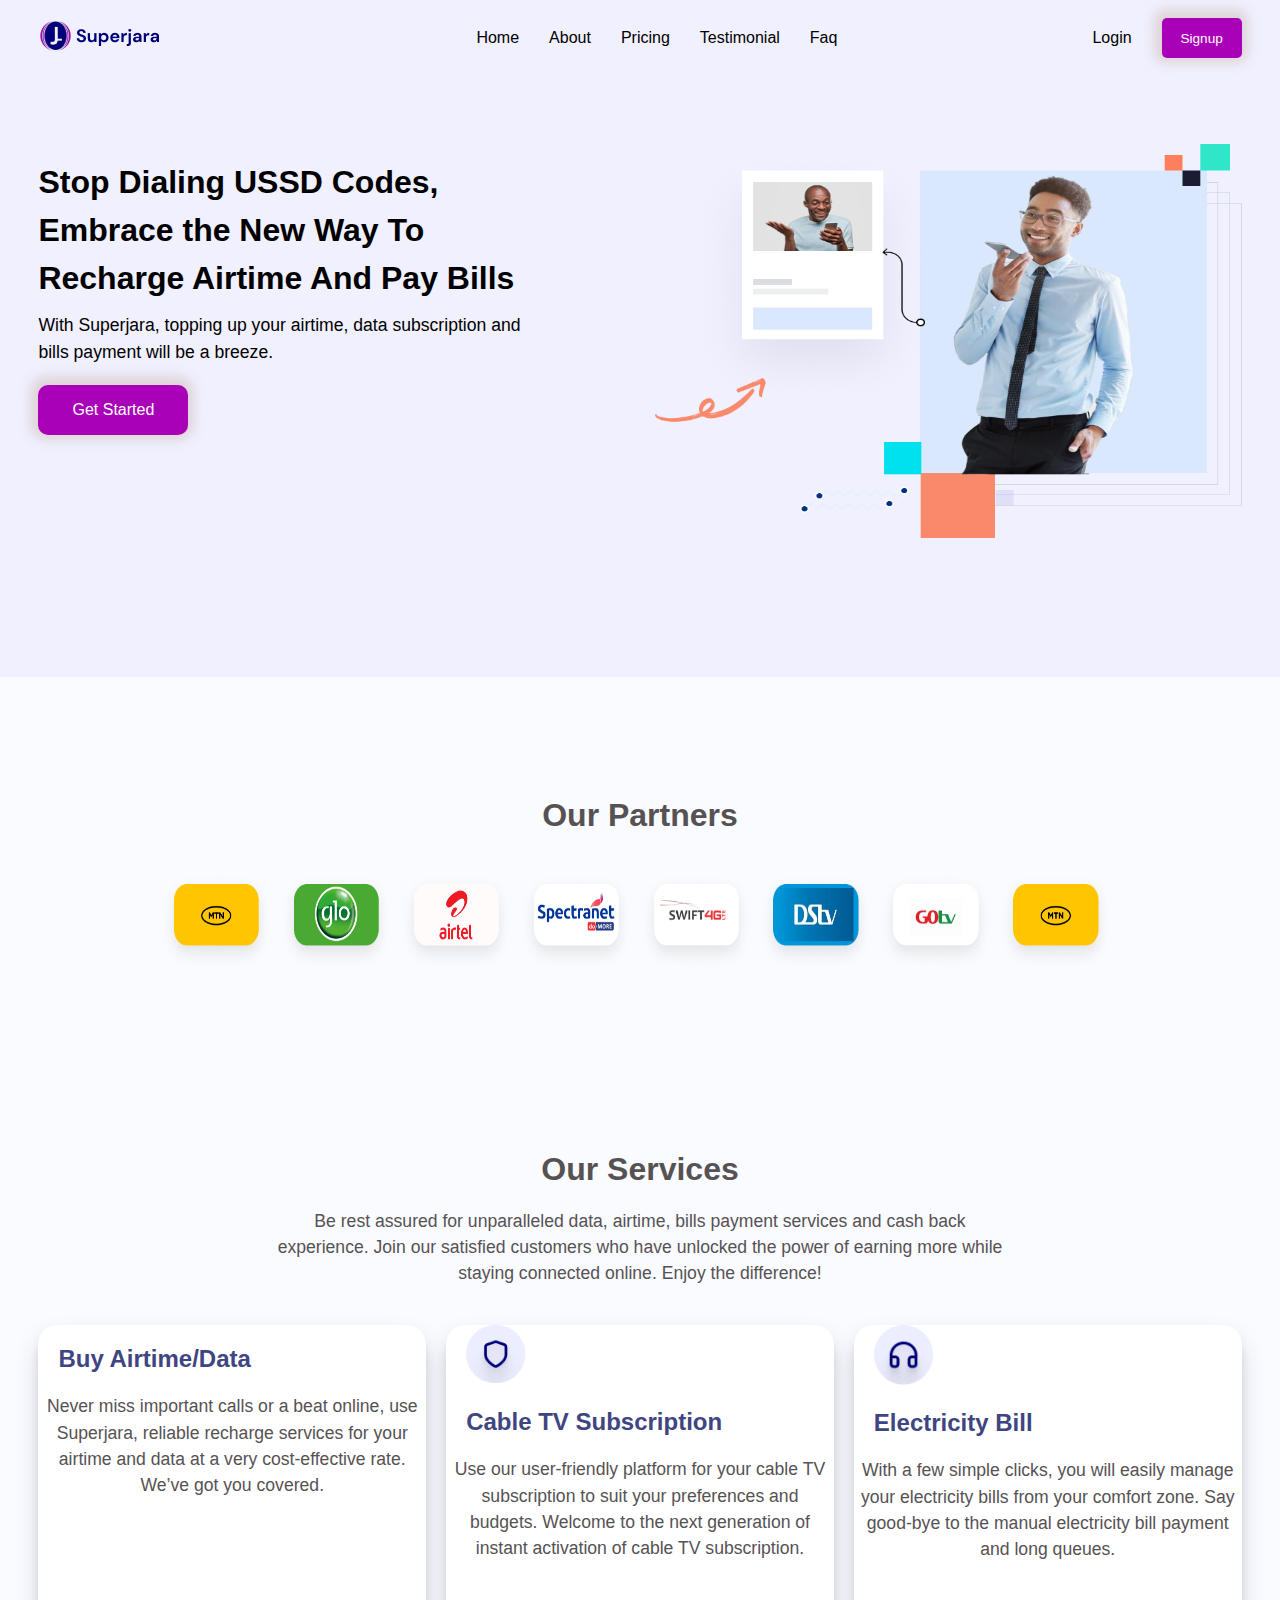
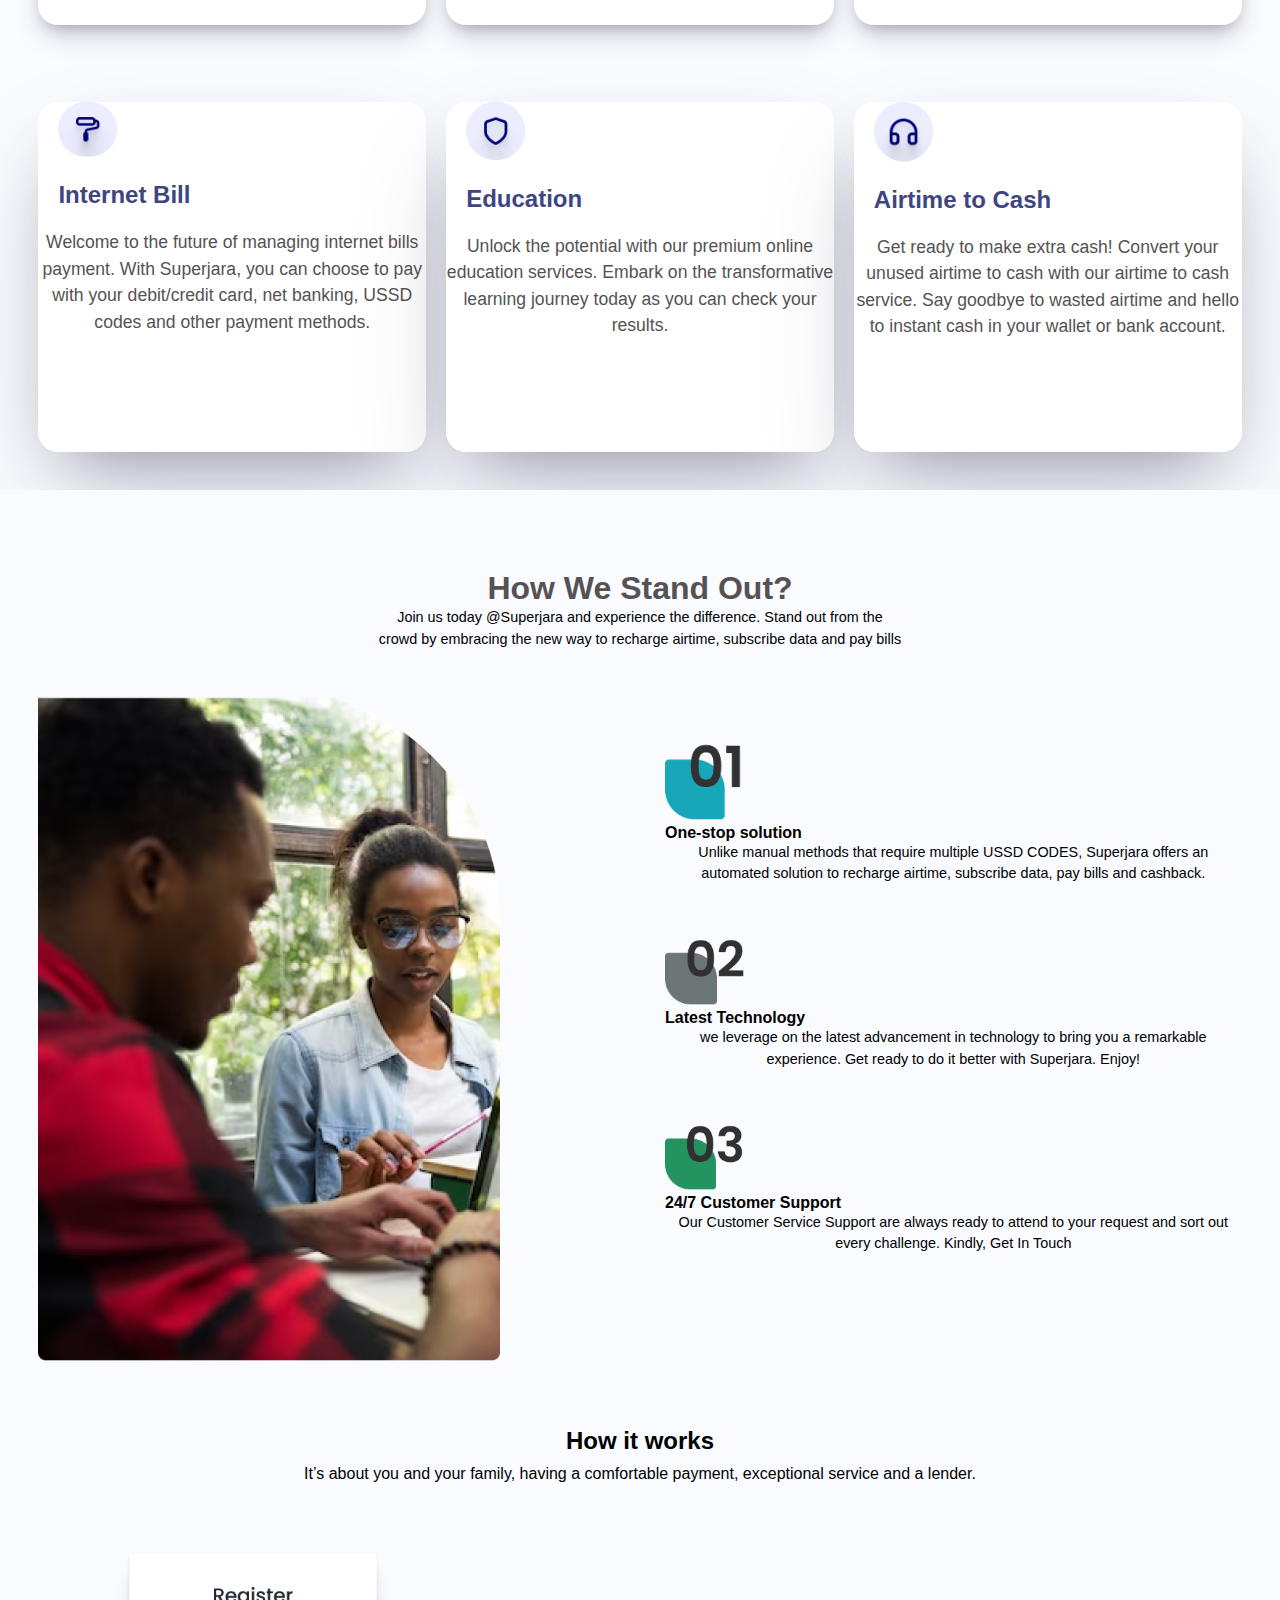
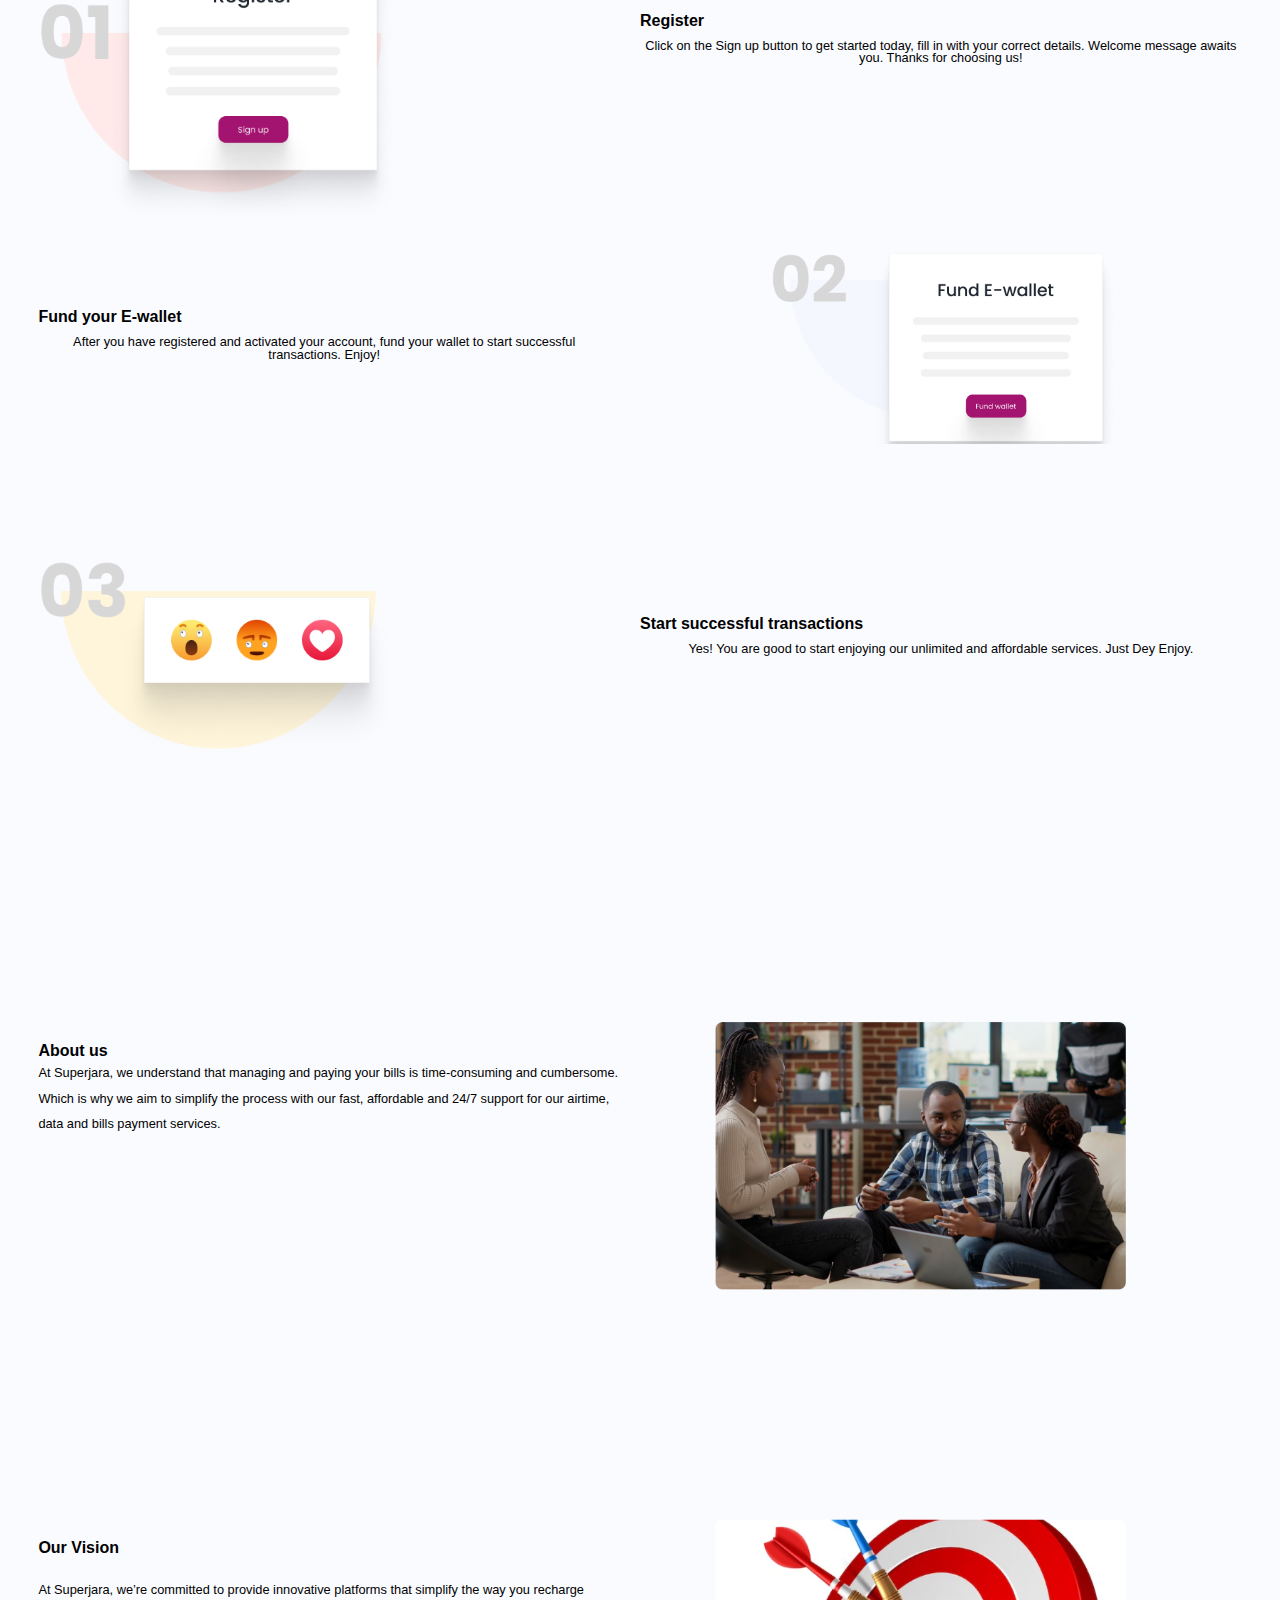
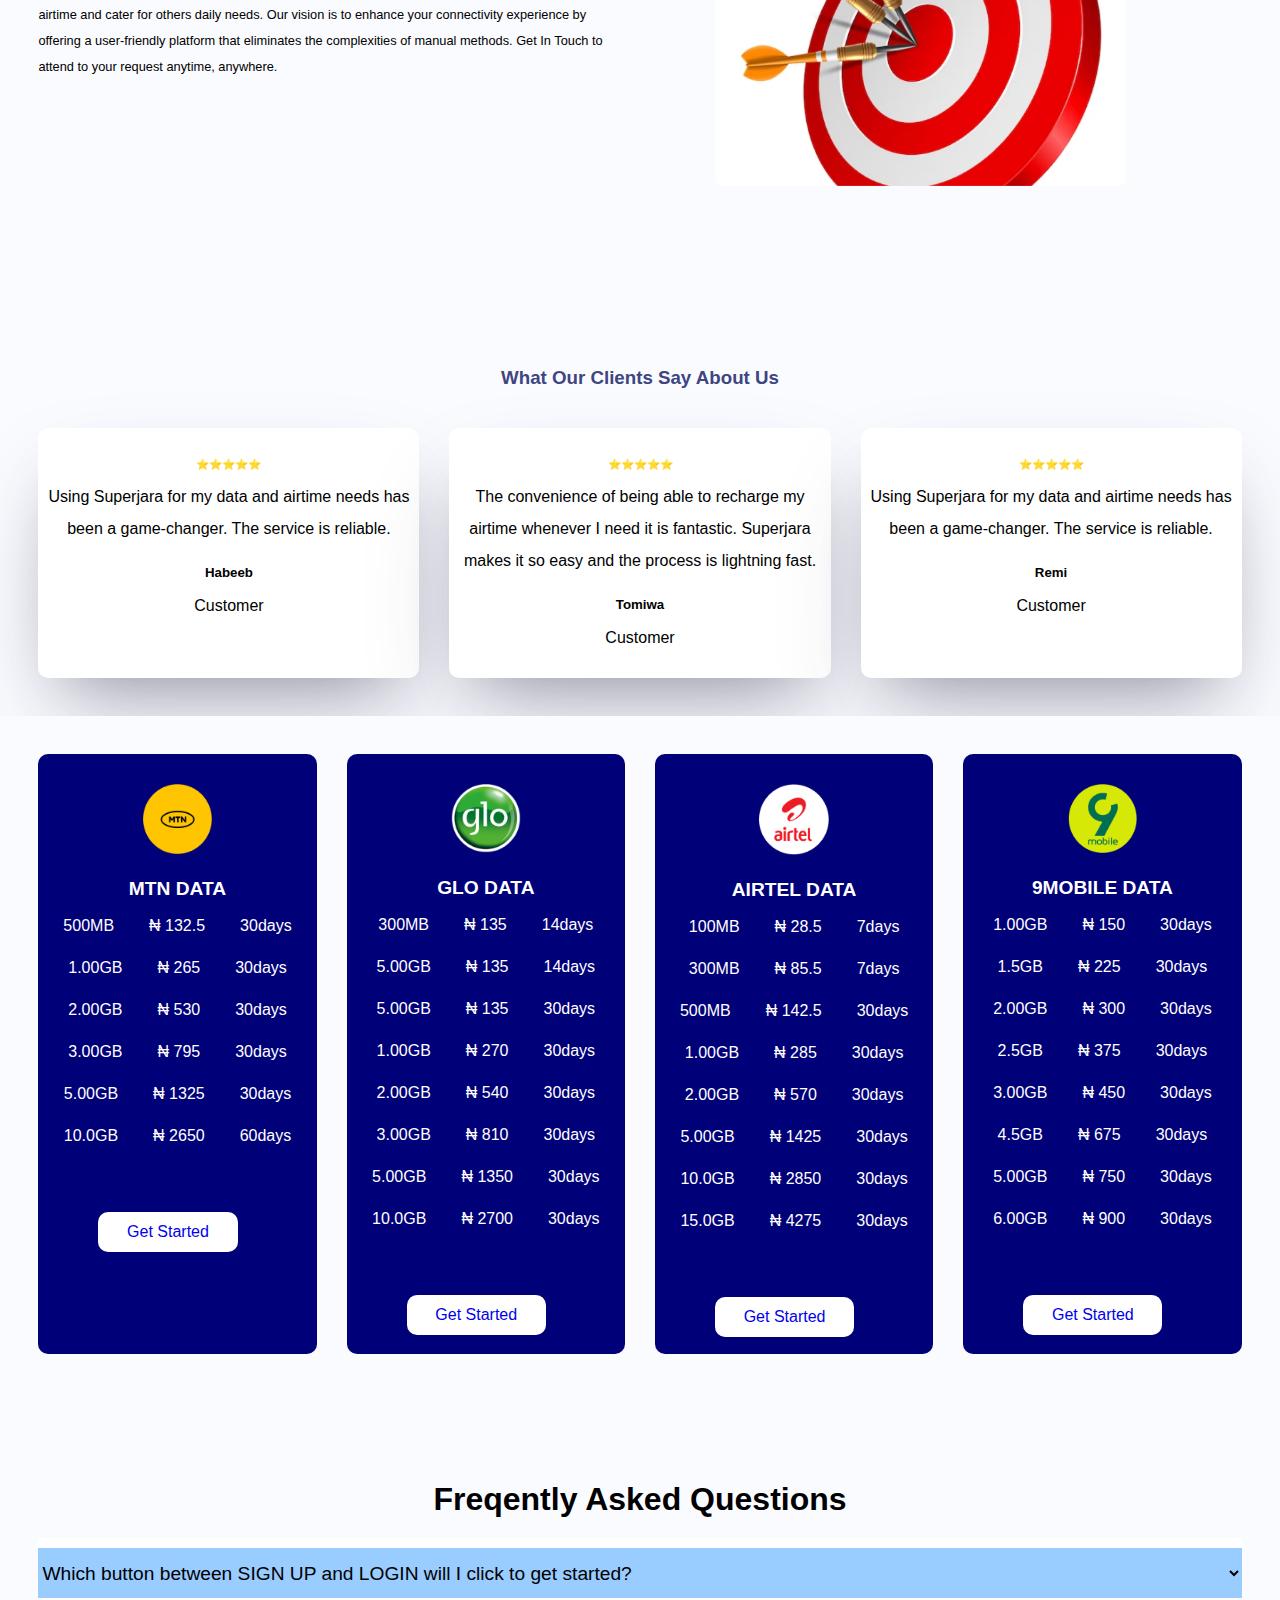
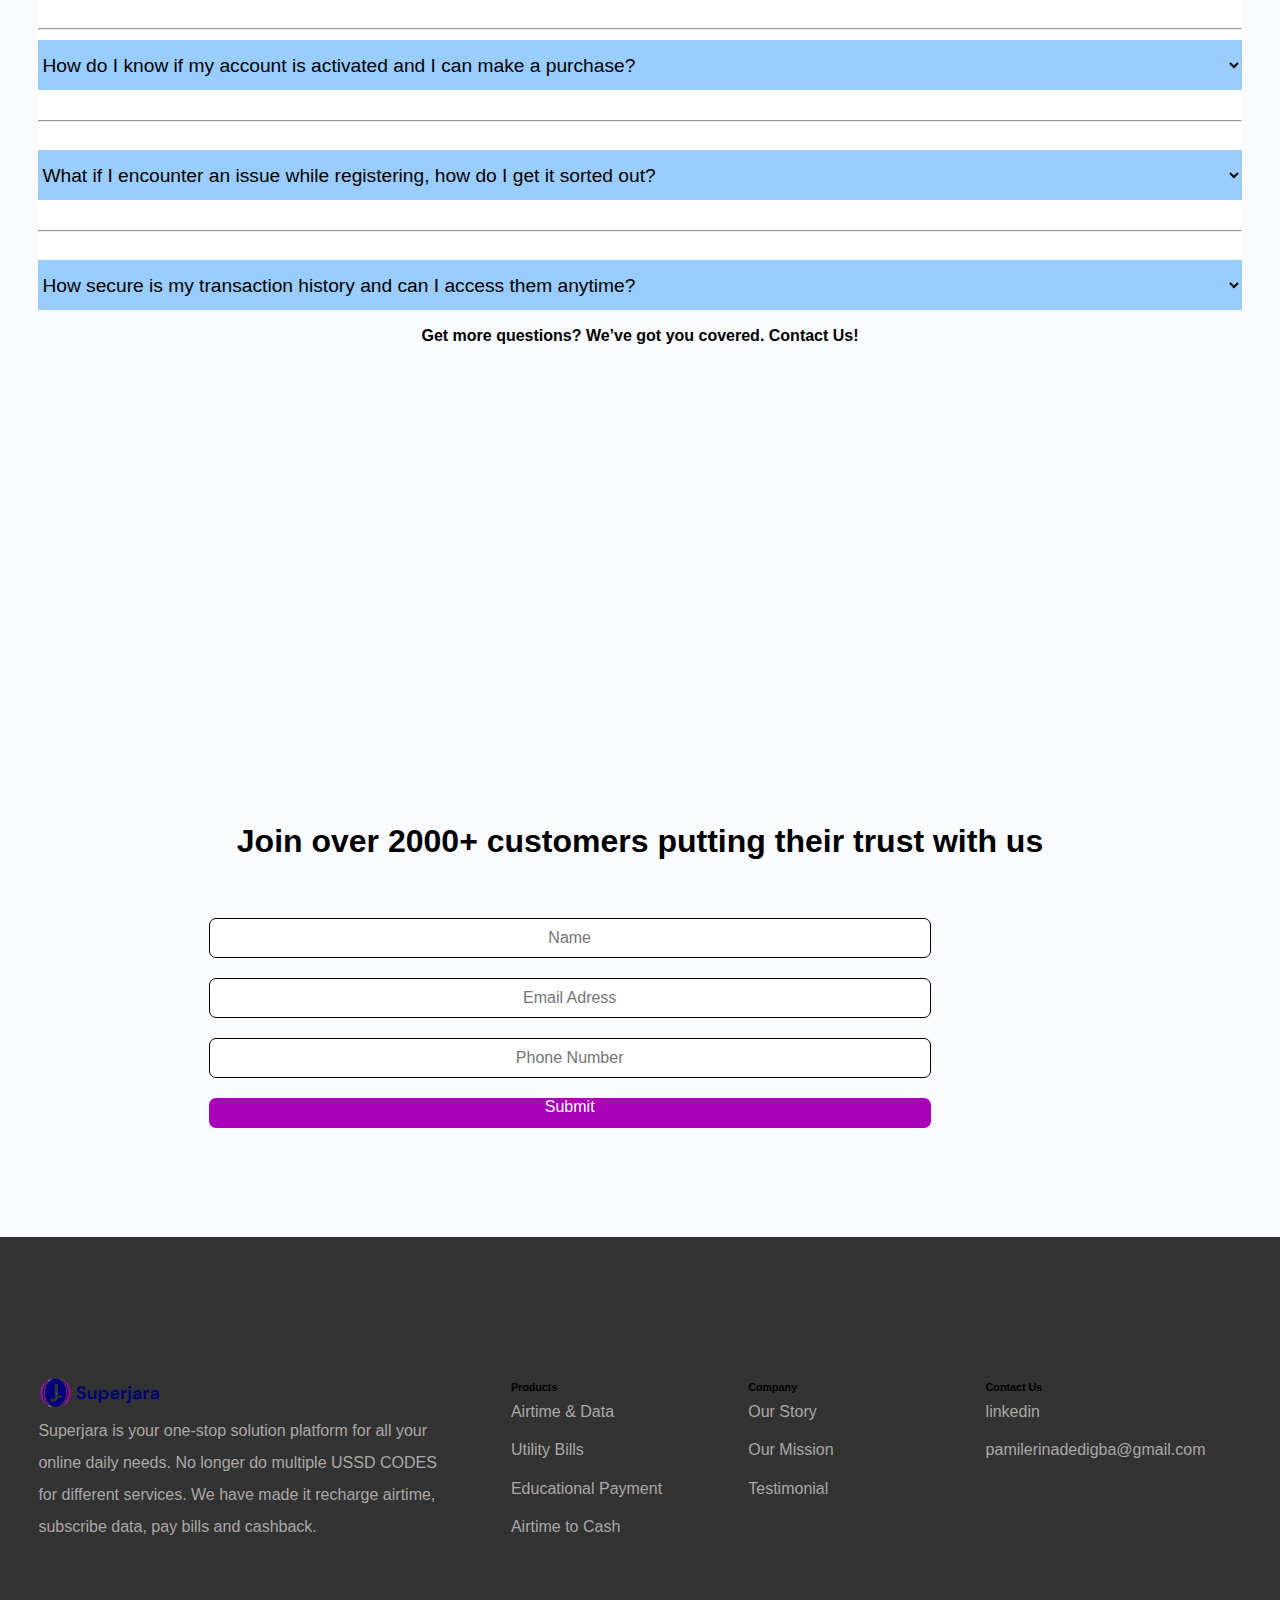
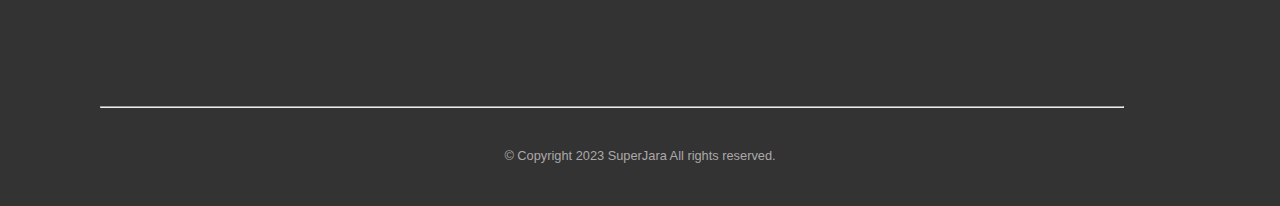
==== commit 90c1927a: "done updating my website" ====
--- a/index.html
+++ b/index.html
@@ -31,7 +31,7 @@
     <main>
       <!-- header section  -->
       <header>
-        <div class="logo"><img src="logo.png" alt="img header" /></div>
+        <div class="logo"><a href="#home"><img src="logo.png" alt="img header"/></a></div>
         <nav id="navLink">
           <a href="#home">Home</a>
           <a href="#about">About</a>
@@ -89,6 +89,7 @@
             <img src="swift.png" alt="img" />
             <img src="dstv.png" alt="img" />
             <img src="gotv.png" alt="img" />
+            <img src="mtn.png" alt="img" />
           </div>
         </div>
       </section>
@@ -102,8 +103,8 @@
           of earning more while <br />
           staying connected online. Enjoy the difference!
         </p>
-        <div class="serv-cont">
-          <div class="serv-item">
+        <div class="serv-cont" >
+          <div class="serv-item"
             <img src="discount.png" alt="" />
             <h3>Buy Airtime/Data</h3>
             <p>
@@ -603,6 +604,10 @@
         <p> © Copyright 2023 SuperJara All rights reserved.</p>
       </div>
     </footer>
+    <script src="https://cdn.jsdelivr.net/npm/aos@2.3.4/dist/aos.js"></script>
+    <script>
+      AOS.init();
+    </script>
     <script src="script.js"></script>
   </body>
 </html>
--- a/style.css
+++ b/style.css
@@ -197,15 +197,26 @@
     justify-content: center;
     align-items: center;
     padding: 3%;
+    overflow: hidden;
 }
 
 .part-item{
-    width: 60%;
+    width: 80%;
     height: 200px;
+    animation: scroll-left 10s linear infinite;
+    
 }
 .part-item img{ 
     width: 12%;
-    height: 100px;
+    height: 50%;
+}
+@keyframes scroll-left{
+    0%{
+        transform: translateX(0%);
+    }
+    100% {
+        transform: translateX(-100%);
+    }
 }
 /* media querry */
 @media screen and (max-width:1100px){
@@ -214,23 +225,24 @@
     }
     .part-item{
         width: 90%;
-        height: 400px;
+        height: fit-content; 
     }
     .part-item img{
         width: 40%;
     }
+    
 }
 @media screen and (max-width:768px){
+    
     .part-cont{
         flex-direction: column;
     }
     .part-item{
         width: 90%;
-        height: 400px;
+        height: fit-content; 
     }
     .part-item img{
         width: 40%;
-        
     }
 }
 /* services styling  */
@@ -256,8 +268,10 @@
     align-items: center;
     padding: 3%;
     gap: 20px;
+    overflow: hidden;
 }
 .serv-item{
+    box-shadow: rgba(50, 50, 93, 0.25) 0px 13px 27px -5px, rgba(0, 0, 0, 0.3) 0px 8px 16px -8px;
     border-radius: 20px;
     width: 35%;
     height: 300px;
@@ -308,8 +322,10 @@
     align-items: center;
     padding: 3%;
     gap: 20px;
+    overflow: hidden;
 }
 .serv-itemm{
+    box-shadow: rgba(255, 255, 255, 0.1) 0px 1px 1px 0px inset, rgba(50, 50, 93, 0.25) 0px 50px 100px -20px, rgba(0, 0, 0, 0.3) 0px 30px 60px -30px;
     border-radius: 20px;
     width: 35%;
     height: 350px;
@@ -374,6 +390,7 @@
     align-items: center;
     padding: 3%;
     gap: 50px;
+    overflow: hidden;
 }
 .how-item{
     width: 50%;
@@ -426,7 +443,7 @@
     justify-content: center;
     align-items: center;
     padding: 3%;
-    /* gap: 50px; */
+    overflow: hidden;
 }
 .howit-item{
     width: 50%;
@@ -481,6 +498,7 @@
     padding: 3%;
     gap: 60px;
    margin-top: -80px;
+   overflow: hidden;
 }
 .howiit-item{
     width: 60%;
@@ -538,7 +556,7 @@
     justify-content: center;
     align-items: center;
     padding: 3%;
-    /* gap: 50px; */
+    overflow: hidden;
 }
 .howitt-item{
     width: 60%;
@@ -587,6 +605,7 @@
     margin-top: 90px;
 }
 .about-con{
+    overflow: hidden;
     width: 100%;
     padding: 3%;
     display: flex;
@@ -652,6 +671,7 @@
     margin-top: 70px;
 }
 .vision-con{
+    overflow: hidden;
     width: 100%;
     padding: 3%;
     display: flex;
@@ -727,12 +747,14 @@
     align-items: center;
     padding: 3%;
     gap: 30px;
+    overflow: hidden;
 }
 .testimonial-item{
     background-color: rgb(255, 255, 255);
     width: 60%;
     height: 250px;
     border-radius: 10px;
+    box-shadow: rgba(255, 255, 255, 0.1) 0px 1px 1px 0px inset, rgba(50, 50, 93, 0.25) 0px 50px 100px -20px, rgba(0, 0, 0, 0.3) 0px 30px 60px -30px;
 }
 .testimonial-item h6{
     margin-top: 30px;
@@ -765,6 +787,7 @@
 /* pricing styling */
 
 .pricing-con{
+    overflow: hidden;
 width: 100%;
 padding: 3%;
 display: flex;
@@ -837,15 +860,14 @@
     height:100vh;
 }
 .faq-con h3{
-    /* margin-top: 50px; */
     font-size: 2rem;
     text-align: center;
     
 }
 .faq-con{
-    width: 100%;
-    padding: 3%;
-
+    overflow: hidden;
+    width: 100%;
+    padding: 3%;
 }
 .faq-item{
     height: 350px;
@@ -853,8 +875,9 @@
     background-color:rgb(255, 255, 255);
 }
 .faq-item select{
-    width: 100%;
-    height: 30px;
+    background-color: #99ccff;
+    width: 100%;
+    height: 50px;
     margin-top: 10px;
     border: none;
     font-size: 1.2rem;
@@ -877,6 +900,9 @@
     .faq-con h3{
         margin-top: 40px;
     }
+    #faq h4{
+       margin-top: 30px;
+    }
 }
 @media screen and (max-width:768px) {
     #faq{
@@ -888,6 +914,9 @@
     .faq-con h3{
         margin-top: 40px;
     }
+    #faq h4{
+        margin-top: 30px;
+     }
 }
 /* join styling  */
 
@@ -899,6 +928,7 @@
 
 
 .join-con{
+    overflow: hidden;
     width: 100%;
     padding: 3%;
     justify-content: center;
@@ -917,7 +947,11 @@
     border-radius: 7px;
     margin-top: 20px;
     transform: translateX(50px);
-}
+    font-size: 1rem;
+    text-align: center;
+   
+}
+
 .btnn {
     width: 75%;
     height: 30px;
@@ -954,10 +988,12 @@
 
 
 .foot-con{
+    overflow: hidden;
     width: 100%;
     display: flex;
     padding: 3%;
     gap: 30px;
+    background-color: rgb(51, 51, 51);
 }
 .foot-item{
     width: 55%;
@@ -969,7 +1005,7 @@
 .foot-item p{
     line-height: 2;
     font-size: 1rem;
-   color:  rgb(74, 73, 73);
+   color:  rgb(171, 169, 169);
 }
 
 .foot-cont{
@@ -988,7 +1024,7 @@
 }
 .foot-itemm a{
     text-decoration: none;
-    color: rgb(74, 73, 73);
+    color:  rgb(171, 169, 169);
     line-height: 2.4;
 }
 #foot hr{
@@ -1000,7 +1036,7 @@
     margin-top: 40px;
     text-align: center;
     font-size: 0.80rem;
-    color: rgb(74, 73, 73);
+    color:  rgb(171, 169, 169);
 }
 
 @media screen and (max-width:1100px){
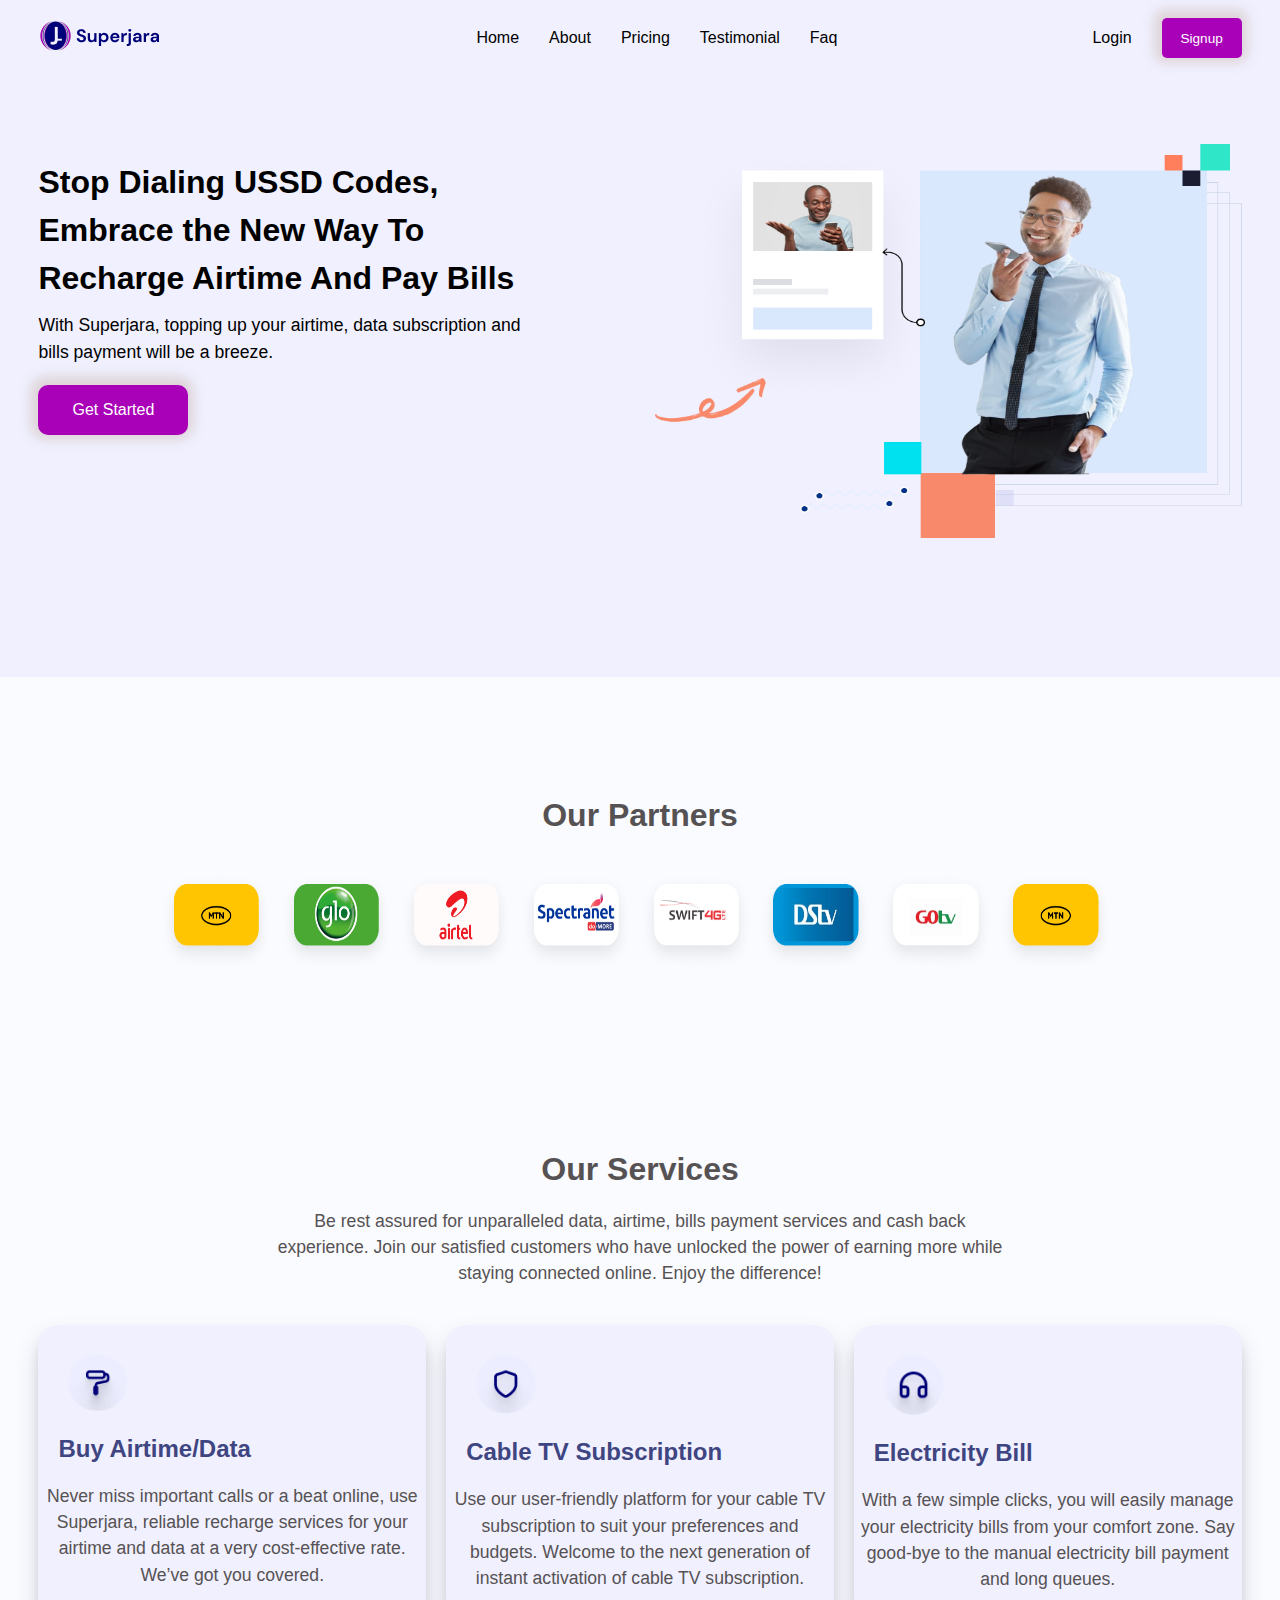
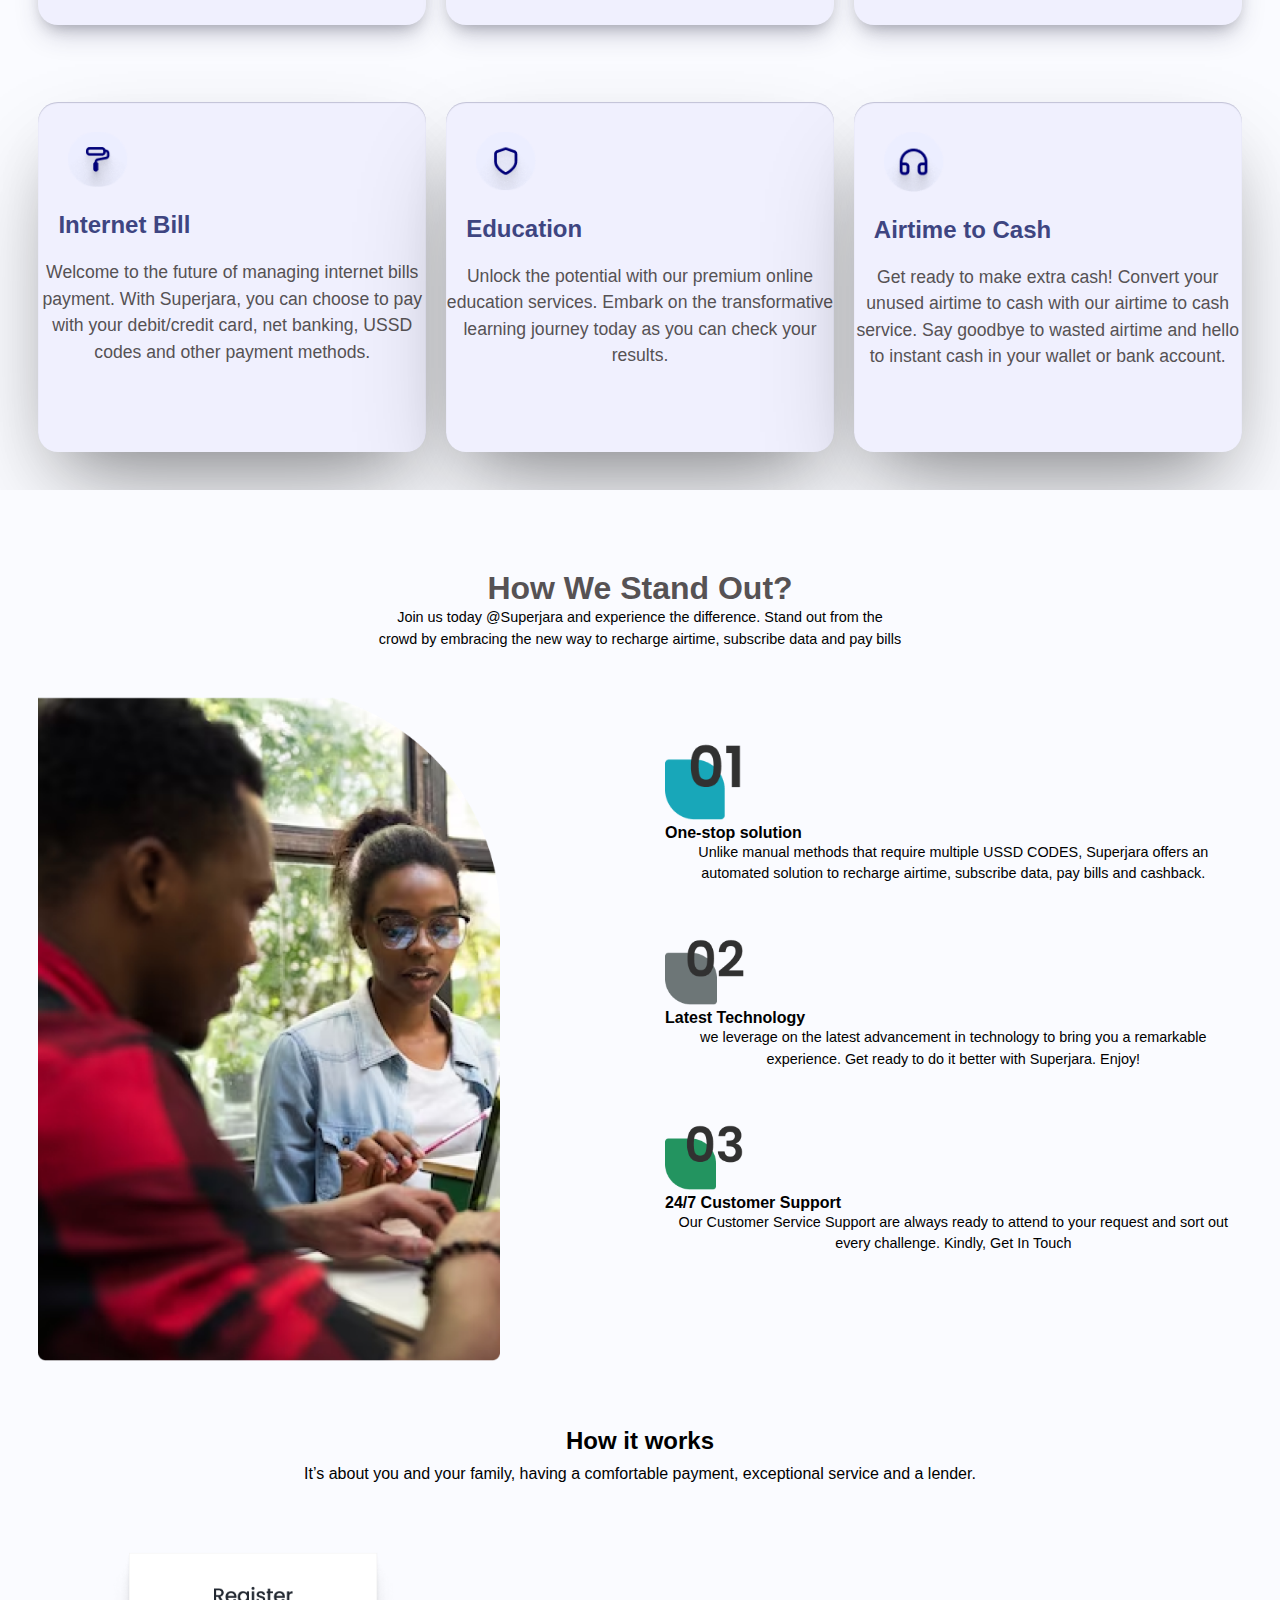
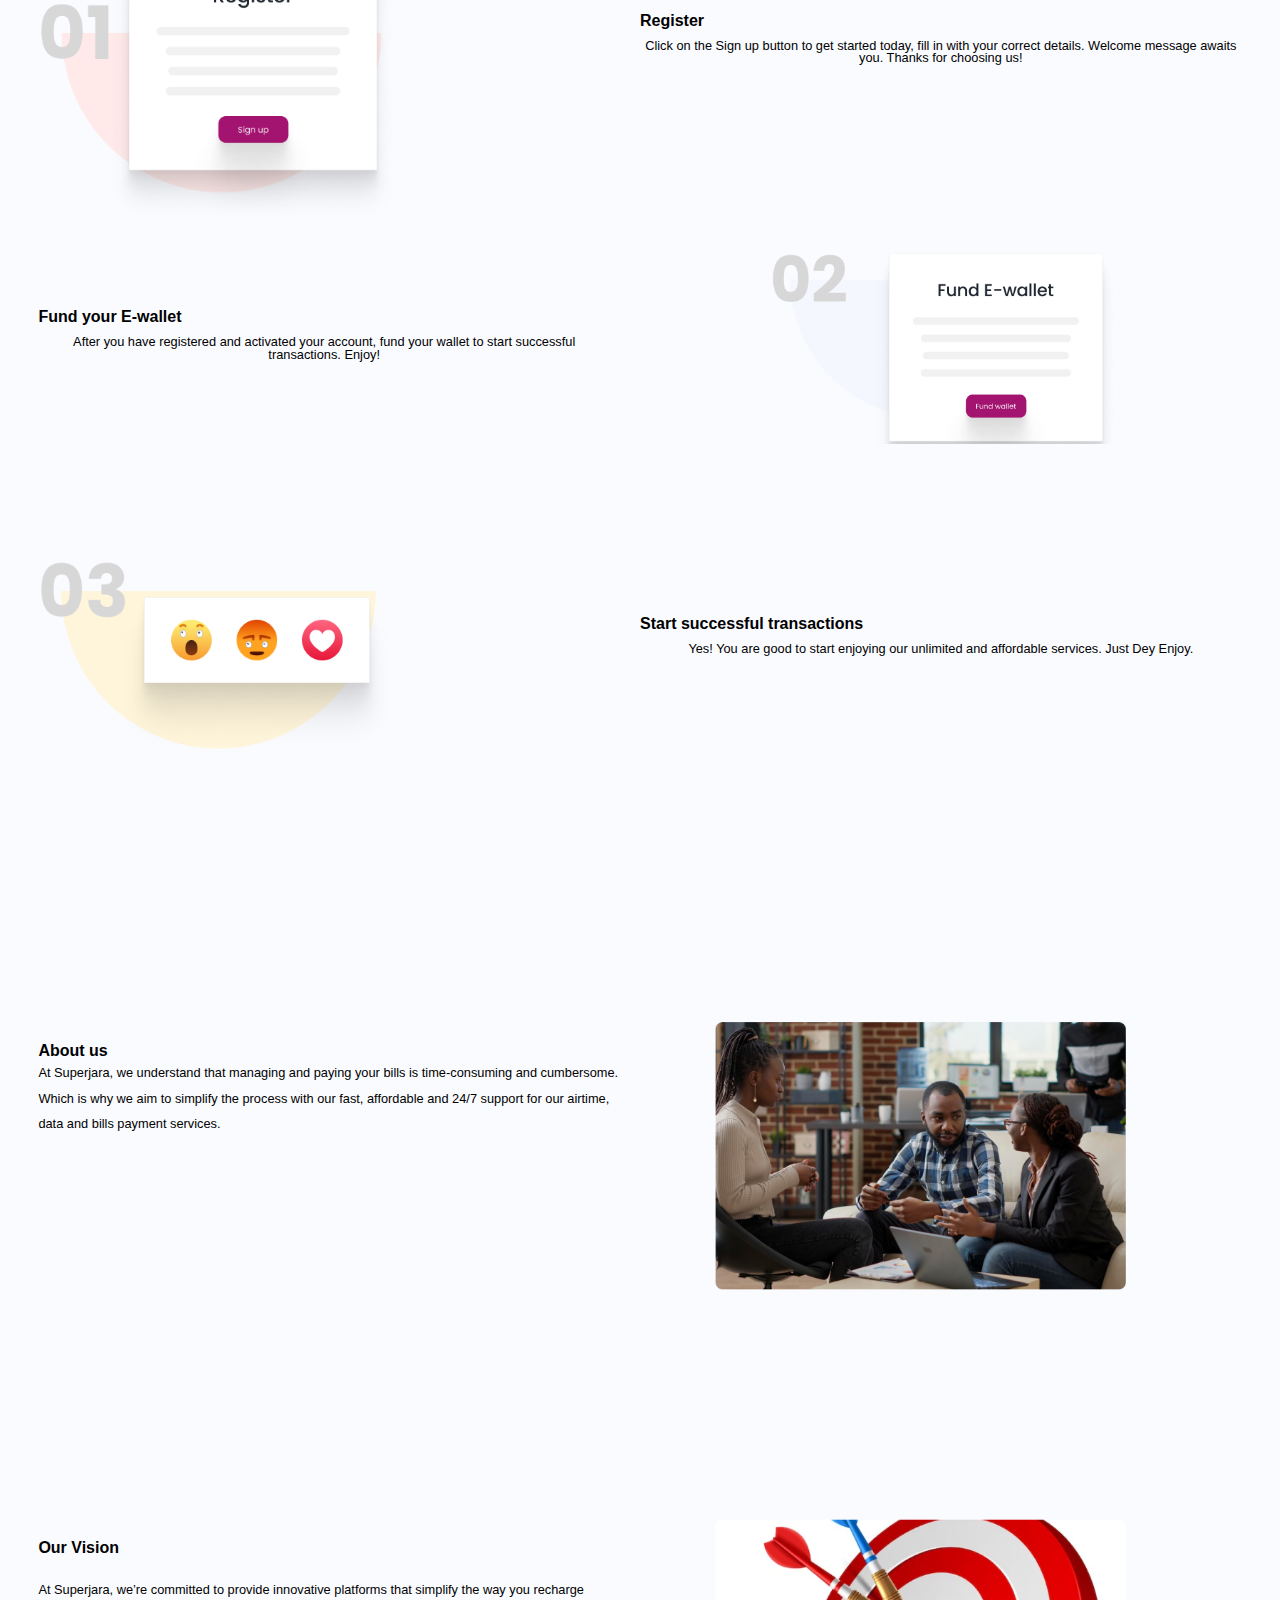
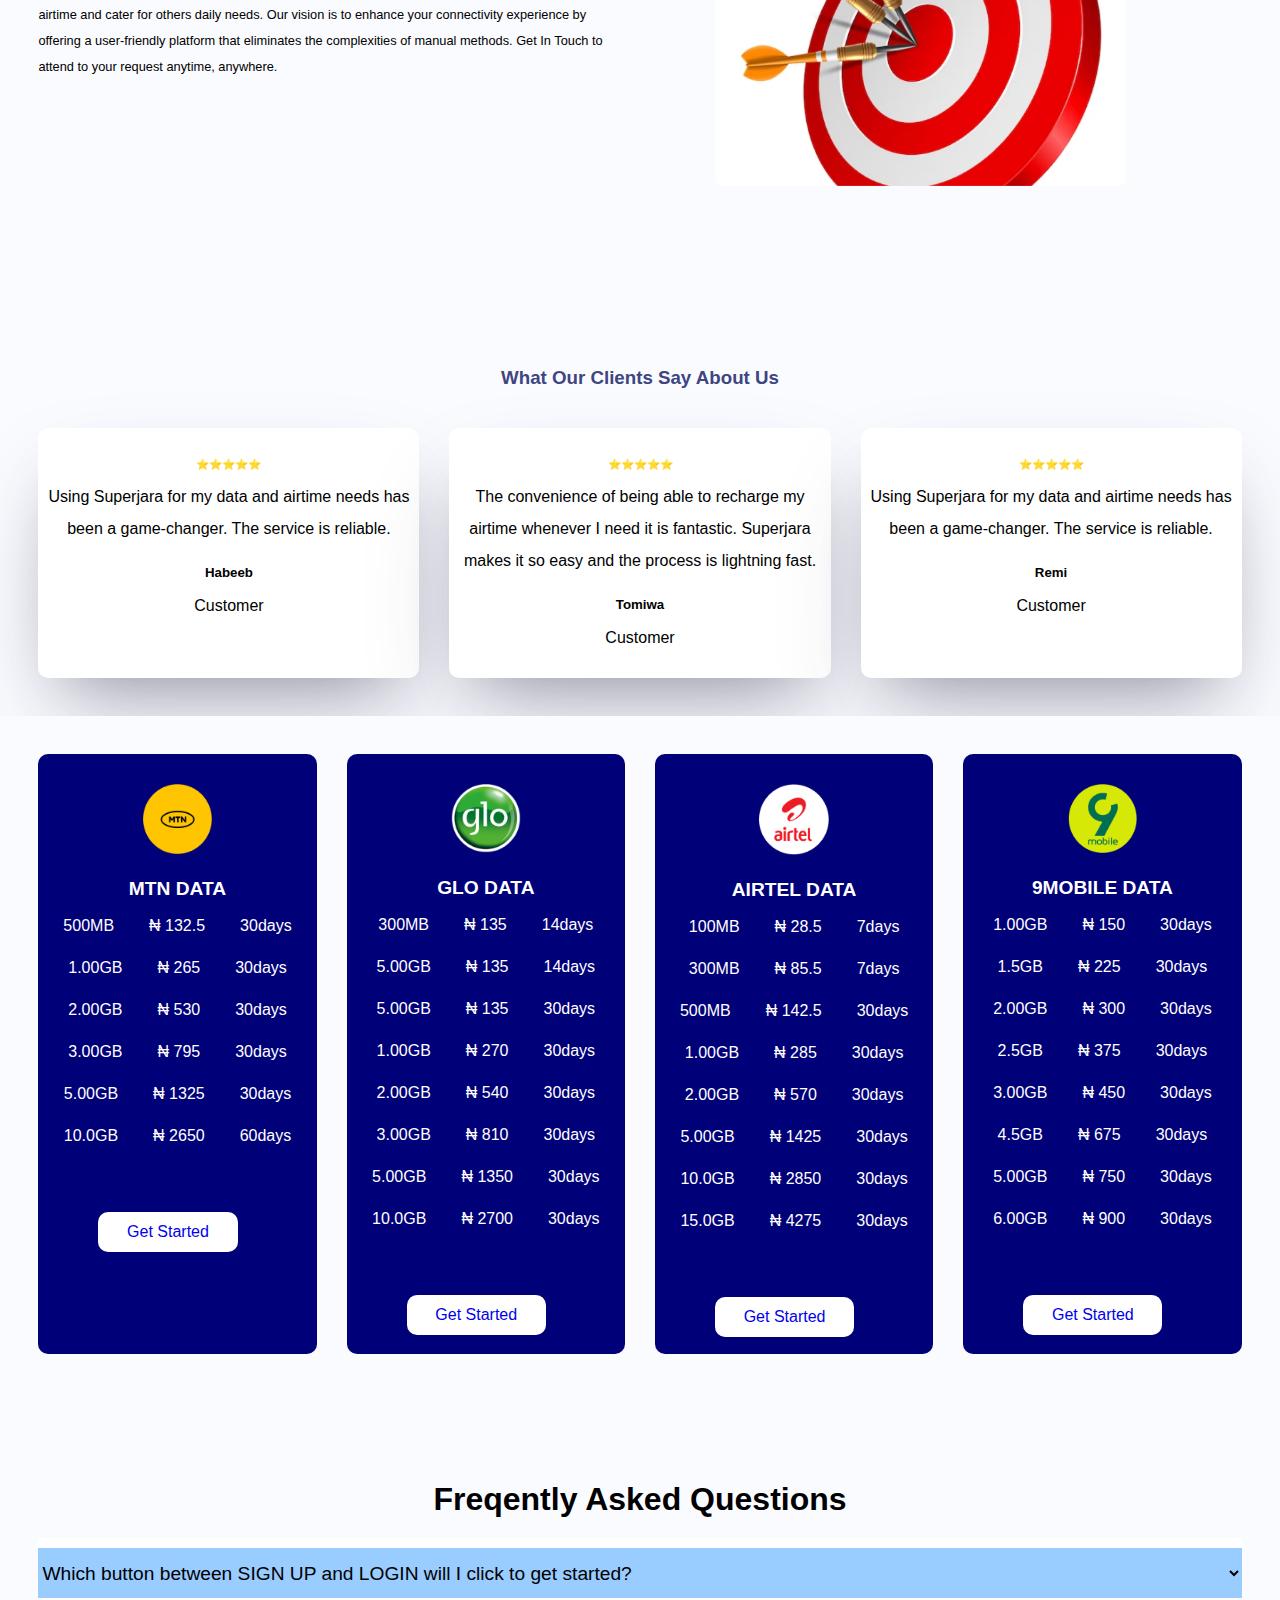
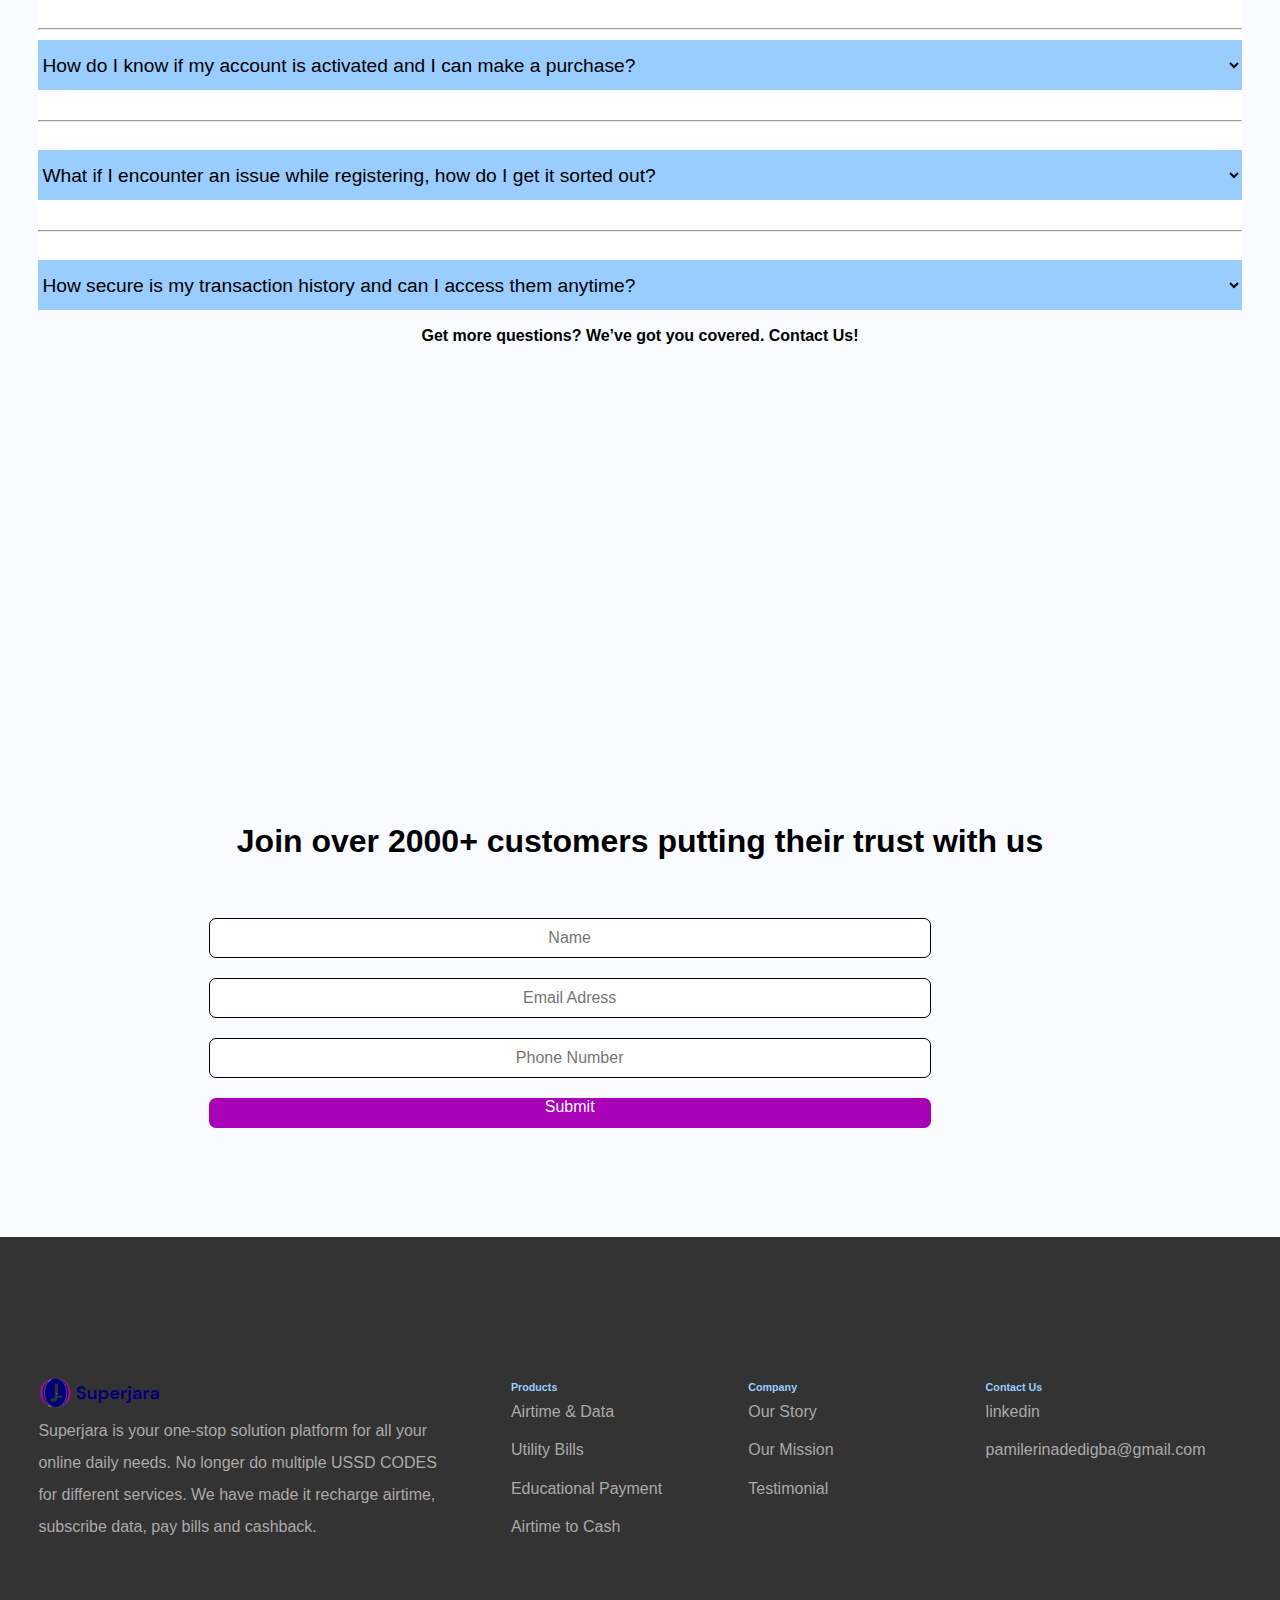
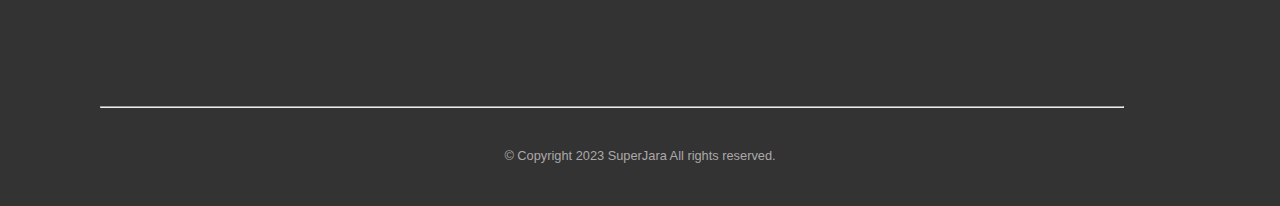
==== commit 036ba6b2: "new changes made" ====
--- a/index.html
+++ b/index.html
@@ -104,8 +104,8 @@
           staying connected online. Enjoy the difference!
         </p>
         <div class="serv-cont" >
-          <div class="serv-item"
-            <img src="discount.png" alt="" />
+          <div class="serv-item">
+            <img src="dis.png" alt="">
             <h3>Buy Airtime/Data</h3>
             <p>
               Never miss important calls or a beat online, use Superjara,
@@ -134,7 +134,7 @@
         </div>
         <div class="serv-con">
           <div class="serv-itemm">
-            <img src="discount.png" alt="" />
+            <img src="dis.png" alt="" />
             <h3>Internet Bill</h3>
             <p>
               Welcome to the future of managing internet bills payment. With
--- a/style.css
+++ b/style.css
@@ -25,6 +25,7 @@
    padding: 3%;
    background-color: rgb(240,240,254);
 }
+
 nav{
     transform: translateX(30px);
     display: flex;
@@ -275,11 +276,12 @@
     border-radius: 20px;
     width: 35%;
     height: 300px;
-    background-color: rgb(255,255,255)
+    background-color: rgb(240,240,254);
 }
 .serv-item img{
     width: 60px;
-    transform: translate(20px);
+    margin-top: 30px;
+    transform: translateX(30px);
 }
 .serv-item h3{
     color: rgb(62,69,129);
@@ -325,15 +327,16 @@
     overflow: hidden;
 }
 .serv-itemm{
-    box-shadow: rgba(255, 255, 255, 0.1) 0px 1px 1px 0px inset, rgba(50, 50, 93, 0.25) 0px 50px 100px -20px, rgba(0, 0, 0, 0.3) 0px 30px 60px -30px;
+    box-shadow: rgba(50, 50, 93, 0.25)0px 1px 1px 0px inset, rgba(0, 0, 0, 0.3)  0px 50px 100px -20px, rgba(0, 0, 0, 0.3) 0px 30px 60px -30px;
     border-radius: 20px;
     width: 35%;
     height: 350px;
-    background-color: rgb(255,255,255)
+    background-color: rgb(240,240,254);
 }
 .serv-itemm img{
     width: 60px;
-    transform: translate(20px);
+    margin-top: 30px;
+    transform: translateX(30px);
 }
 .serv-itemm h3{
     color: rgb(62,69,129);
@@ -1022,10 +1025,16 @@
     margin-top: 70px;
 
 }
+.foot-itemm h6{
+    color: #99ccff;
+}
 .foot-itemm a{
     text-decoration: none;
     color:  rgb(171, 169, 169);
     line-height: 2.4;
+}
+.foot-itemm a:hover{
+    color: blueviolet;
 }
 #foot hr{
     width: 80%;
